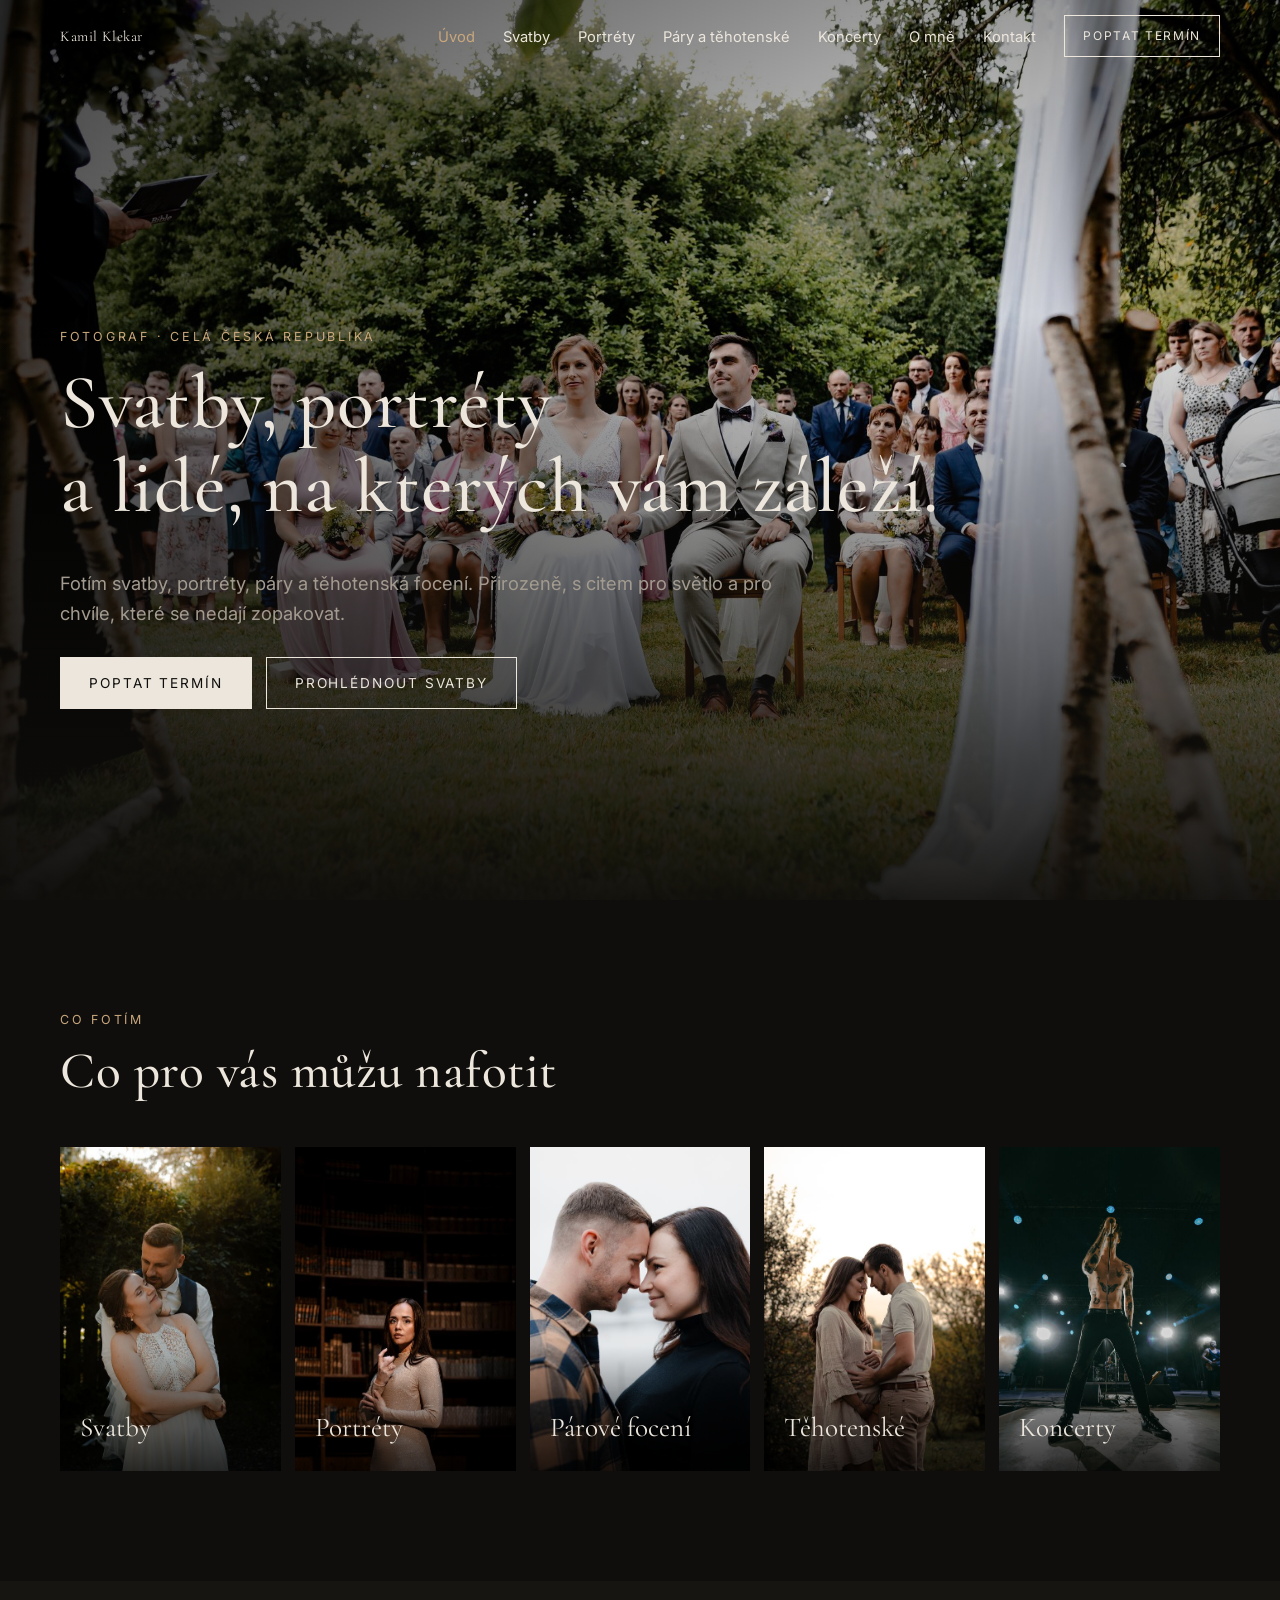
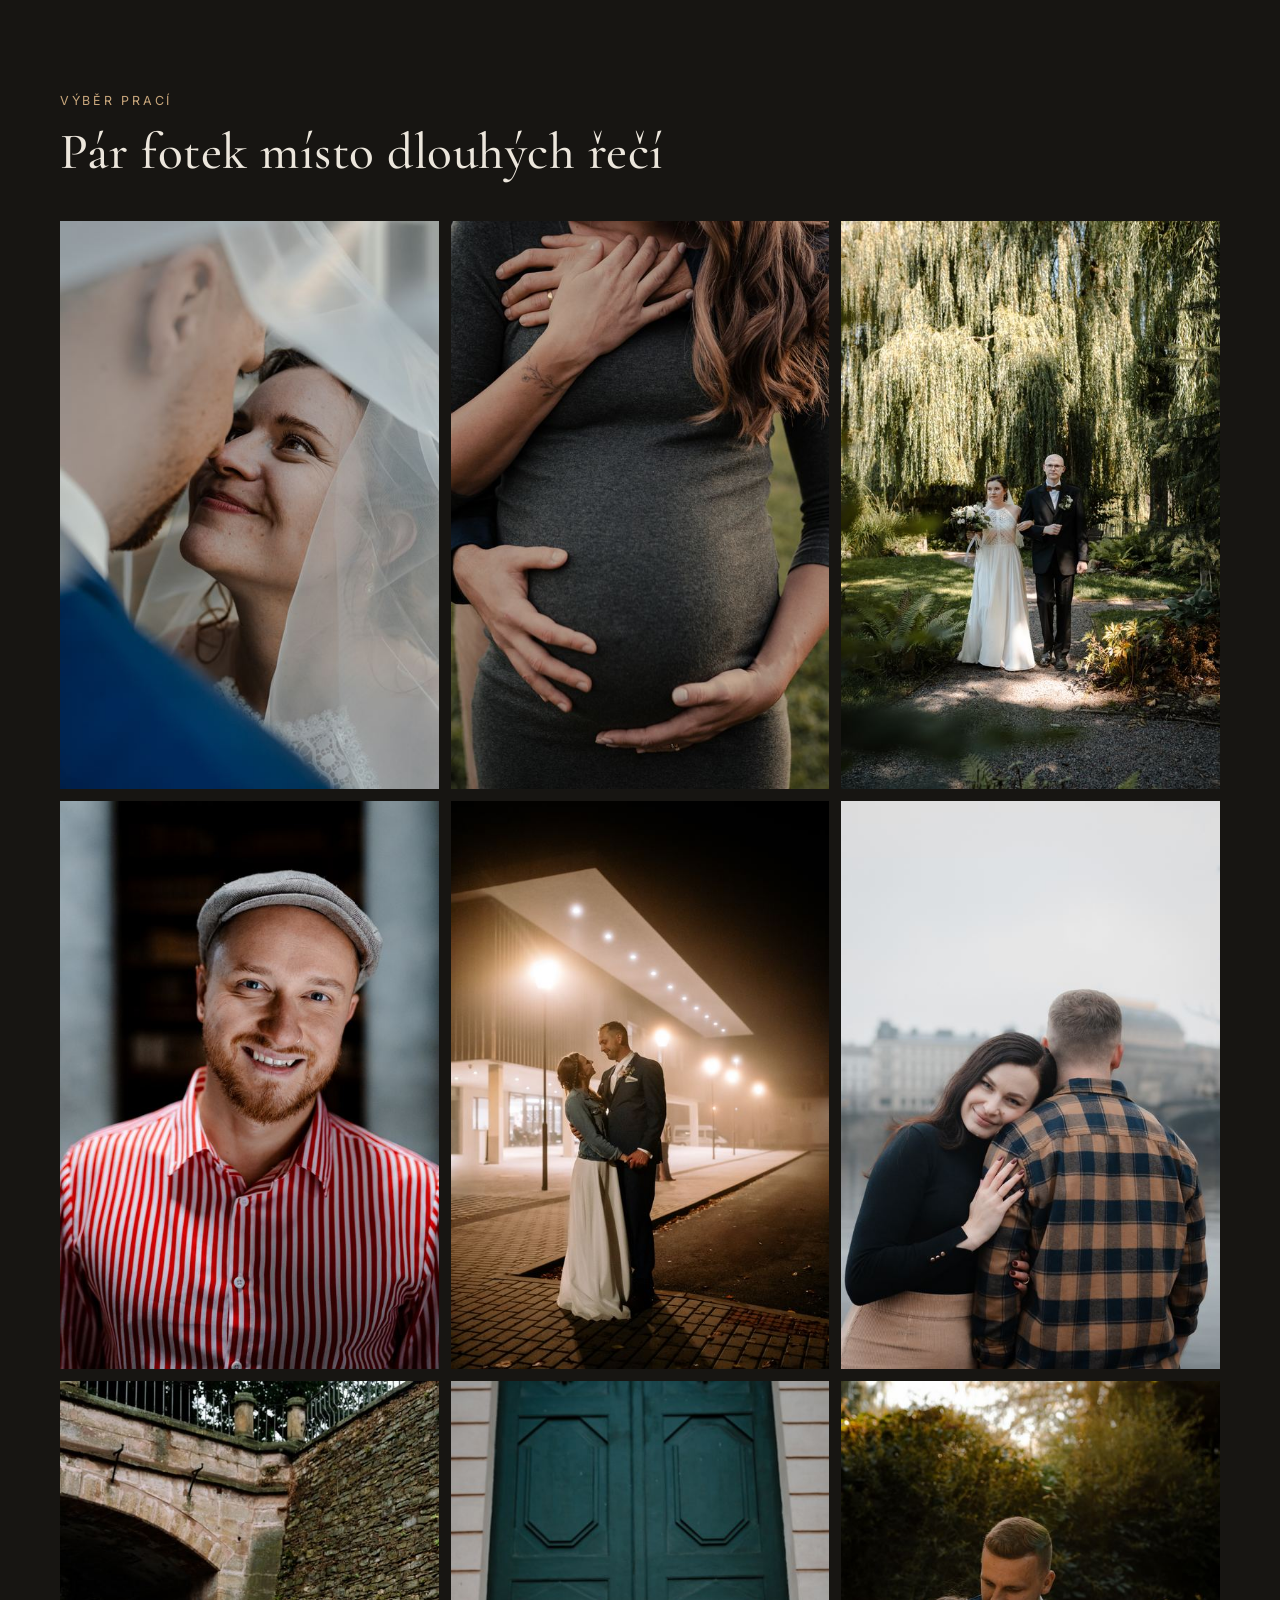
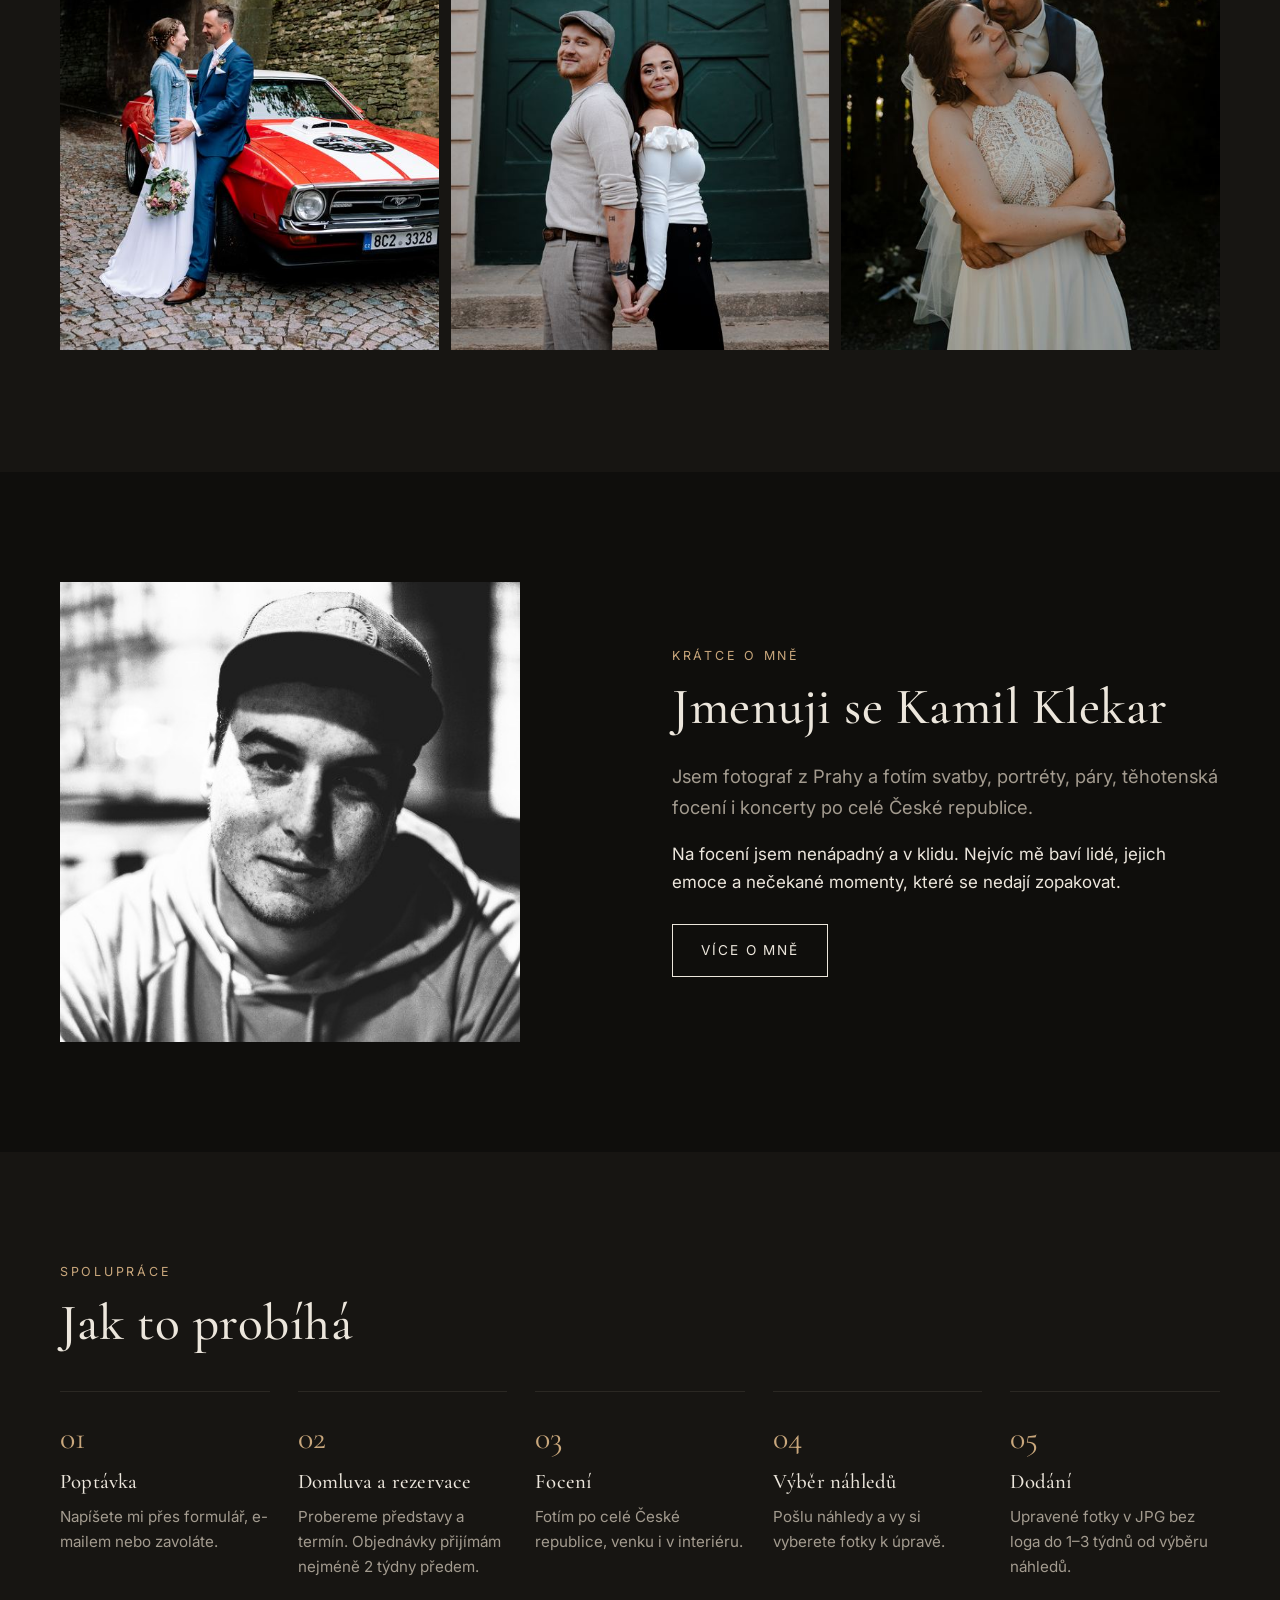
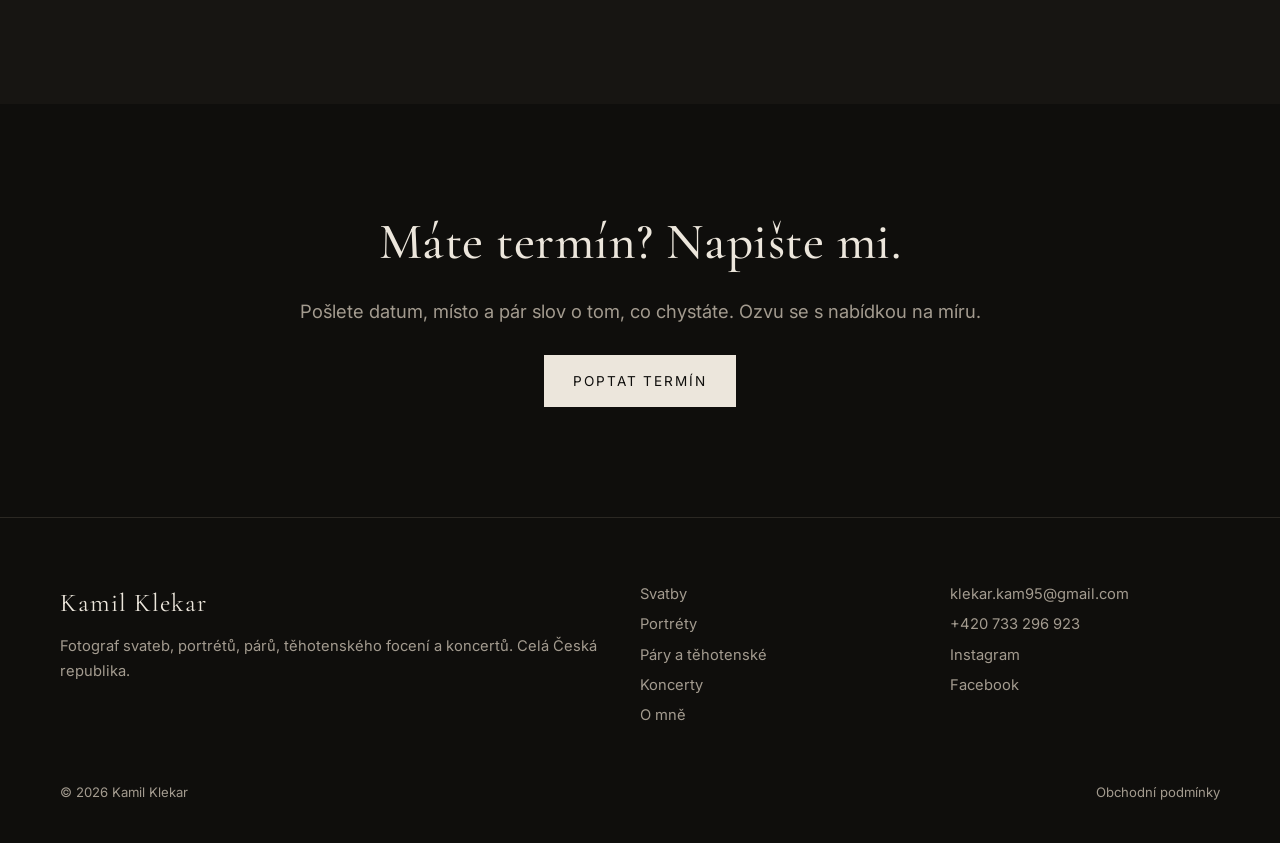
==== index.html @ dae31f2e "Osobní web Kamil Klekar Co-Authored-By: Claude Opus 5.5 <noreply@anthropic.com> Claude-Session: http" ====
<!doctype html>
<html lang="cs">
<head>
<meta charset="utf-8">
<meta name="viewport" content="width=device-width, initial-scale=1">
<title>Svatební a portrétní fotograf | Kamil Klekar</title>
<meta name="description" content="Kamil Klekar, fotograf svateb, portrétů, párů a těhotenského focení po celé České republice. Přirozené fotky bez strojeného pózování.">
<meta property="og:title" content="Svatební a portrétní fotograf | Kamil Klekar">
<meta property="og:description" content="Kamil Klekar, fotograf svateb, portrétů, párů a těhotenského focení po celé České republice. Přirozené fotky bez strojeného pózování.">
<meta property="og:type" content="website">
<meta property="og:image" content="img/svatby/svatby-16.jpg">
<link rel="preconnect" href="https://fonts.googleapis.com">
<link rel="preconnect" href="https://fonts.gstatic.com" crossorigin>
<link href="https://fonts.googleapis.com/css2?family=Cormorant+Garamond:ital,wght@0,500;1,500&family=Inter:wght@400;500&display=swap" rel="stylesheet">
<link rel="stylesheet" href="assets/style.css">
<link rel="preload" as="image" href="img/svatby/svatby-16.jpg">
</head>
<body>
<a class="skip" href="#obsah">Přeskočit na obsah</a>
<header class="site-header">
  <div class="wrap nav">
    <a class="logo" href="index.html">Kamil Klekar</a>
    <button class="menu-btn" aria-expanded="false" aria-controls="menu">Menu</button>
    <ul id="menu">
<li><a href="index.html" aria-current="page">Úvod</a></li>
<li><a href="svatby.html">Svatby</a></li>
<li><a href="portrety.html">Portréty</a></li>
<li><a href="pary-a-tehotenske.html">Páry a těhotenské</a></li>
<li><a href="koncerty.html">Koncerty</a></li>
<li><a href="o-mne.html">O mně</a></li>
<li><a href="kontakt.html">Kontakt</a></li>
      <li><a class="btn small" href="kontakt.html">Poptat termín</a></li>
    </ul>
  </div>
</header>
<main id="obsah">
<section class="hero">
  <img src="img/svatby/svatby-16.jpg" alt="" fetchpriority="high" style="object-position:center">
  <div class="wrap">
    <p class="eyebrow">Fotograf · celá Česká republika</p>
    <h1>Svatby, portréty<br>a lidé, na kterých vám záleží.</h1>
    <p class="lead">Fotím svatby, portréty, páry a těhotenská focení. Přirozeně, s citem pro světlo a pro chvíle, které se nedají zopakovat.</p>
    <div class="actions"><a class="btn solid" href="kontakt.html">Poptat termín</a><a class="btn" href="svatby.html">Prohlédnout svatby</a></div>
  </div>
</section>
<section>
  <div class="wrap">
    <p class="eyebrow">Co fotím</p>
    <h2>Co pro vás můžu nafotit</h2>
    <div class="tiles">
      <a class="tile" href="svatby.html"><img src="img/svatby/svatby-29-sm.jpg" alt="Novomanželé v objetí ve zlatém světle" loading="lazy"><span>Svatby</span></a>
      <a class="tile" href="portrety.html"><img src="img/portrety/portrety-22-sm.jpg" alt="Portrét ženy v knihovně" loading="lazy"><span>Portréty</span></a>
      <a class="tile" href="pary-a-tehotenske.html#pary"><img src="img/portrety/portrety-14-sm.jpg" alt="Párové focení" loading="lazy"><span>Párové focení</span></a>
      <a class="tile" href="pary-a-tehotenske.html#tehotenske"><img src="img/portrety/portrety-10-sm.jpg" alt="Těhotenské focení v přírodě" loading="lazy"><span>Těhotenské</span></a>
      <a class="tile" href="koncerty.html"><img src="img/koncerty/koncerty-14-sm.jpg" alt="Zpěvák na pódiu v záři reflektorů" loading="lazy"><span>Koncerty</span></a>
    </div>
  </div>
</section>
<section class="alt">
  <div class="wrap">
    <p class="eyebrow">Výběr prací</p>
    <h2>Pár fotek místo dlouhých řečí</h2>
    <div class="gallery">
<a href="img/svatby/svatby-32.jpg"><img src="img/svatby/svatby-32-sm.jpg" width="533" height="800" loading="lazy" decoding="async" alt="Novomanželé pod závojem"></a>
<a href="img/portrety/portrety-19.jpg"><img src="img/portrety/portrety-19-sm.jpg" width="533" height="800" loading="lazy" decoding="async" alt="Portrét muže v pruhované košili"></a>
<a href="img/svatby/svatby-45.jpg"><img src="img/svatby/svatby-45-sm.jpg" width="533" height="800" loading="lazy" decoding="async" alt="Novomanželé u veterána"></a>
<a href="img/portrety/portrety-07.jpg"><img src="img/portrety/portrety-07-sm.jpg" width="533" height="800" loading="lazy" decoding="async" alt="Těhotenské focení, detail"></a>
<a href="img/svatby/svatby-56.jpg"><img src="img/svatby/svatby-56-sm.jpg" width="533" height="800" loading="lazy" decoding="async" alt="Novomanželé v noci pod lampou"></a>
<a href="img/portrety/portrety-27.jpg"><img src="img/portrety/portrety-27-sm.jpg" width="533" height="800" loading="lazy" decoding="async" alt="Párové focení u zelených dveří"></a>
<a href="img/svatby/svatby-09.jpg"><img src="img/svatby/svatby-09-sm.jpg" width="533" height="800" loading="lazy" decoding="async" alt="Nevěsta přichází k obřadu"></a>
<a href="img/portrety/portrety-16.jpg"><img src="img/portrety/portrety-16-sm.jpg" width="533" height="800" loading="lazy" decoding="async" alt="Párové focení u řeky"></a>
<a href="img/svatby/svatby-29.jpg"><img src="img/svatby/svatby-29-sm.jpg" width="533" height="800" loading="lazy" decoding="async" alt="Objetí novomanželů ve zlatém světle"></a>
</div>
  </div>
</section>
<section>
  <div class="wrap split">
    <img class="portrait" src="img/kamil.jpg" width="500" height="500" alt="Kamil Klekar, fotograf" loading="lazy">
    <div>
      <p class="eyebrow">Krátce o mně</p>
      <h2>Jmenuji se Kamil Klekar</h2>
      <p class="lead">Jsem fotograf z Prahy a fotím svatby, portréty, páry, těhotenská focení i koncerty po celé České republice.</p>
      <p>Na focení jsem nenápadný a v klidu. Nejvíc mě baví lidé, jejich emoce a nečekané momenty, které se nedají zopakovat.</p>
      <div class="actions"><a class="btn" href="o-mne.html">Více o mně</a></div>
    </div>
  </div>
</section>
<section class="alt">
  <div class="wrap">
    <p class="eyebrow">Spolupráce</p>
    <h2>Jak to probíhá</h2>
    <ol class="steps">
  <li><h3>Poptávka</h3><p>Napíšete mi přes formulář, e-mailem nebo zavoláte.</p></li>
  <li><h3>Domluva a rezervace</h3><p>Probereme představy a termín. Objednávky přijímám nejméně 2 týdny předem.</p></li>
  <li><h3>Focení</h3><p>Fotím po celé České republice, venku i v interiéru.</p></li>
  <li><h3>Výběr náhledů</h3><p>Pošlu náhledy a vy si vyberete fotky k úpravě.</p></li>
  <li><h3>Dodání</h3><p>Upravené fotky v JPG bez loga do 1–3 týdnů od výběru náhledů.</p></li>
</ol>
  </div>
</section>
<section class="reviews">
  <div class="wrap">
    <p class="eyebrow">Reference</p>
    <h2>Co říkají klienti</h2>
    <!-- Sem přijdou skutečné recenze jako <blockquote>. Dokud tu žádná není, sekce se nezobrazí. -->
  </div>
</section>
<section class="center">
  <div class="wrap">
    <h2>Máte termín? Napište mi.</h2>
    <p class="lead">Pošlete datum, místo a pár slov o tom, co chystáte. Ozvu se s nabídkou na míru.</p>
    <div class="actions" style="justify-content:center"><a class="btn solid" href="kontakt.html">Poptat termín</a></div>
  </div>
</section>
</main>
<footer>
  <div class="wrap">
    <div class="foot">
      <div>
        <a class="logo" href="index.html">Kamil Klekar</a>
        <p>Fotograf svateb, portrétů, párů, těhotenského focení a koncertů. Celá Česká republika.</p>
      </div>
      <ul>
        <li><a href="svatby.html">Svatby</a></li>
        <li><a href="portrety.html">Portréty</a></li>
        <li><a href="pary-a-tehotenske.html">Páry a těhotenské</a></li>
        <li><a href="koncerty.html">Koncerty</a></li>
        <li><a href="o-mne.html">O mně</a></li>
      </ul>
      <ul>
        <li><a href="mailto:klekar.kam95@gmail.com">klekar.kam95@gmail.com</a></li>
        <li><a href="tel:+420733296923">+420 733 296 923</a></li>
        <li><a href="https://www.instagram.com/klekark/" rel="noopener">Instagram</a></li>
        <li><a href="https://www.facebook.com/kklekar" rel="noopener">Facebook</a></li>
      </ul>
    </div>
    <div class="legal">
      <span>© 2026 Kamil Klekar</span>
      <a href="obchodni-podminky.html">Obchodní podmínky</a>
    </div>
  </div>
</footer>
<script src="assets/site.js" defer></script>
</body>
</html>
---- assets/style.css ----
:root {
  --bg: #0f0e0c;
  --bg-2: #171512;
  --line: #2b2823;
  --text: #ece6dc;
  --muted: #a39b8f;
  --accent: #c9a77c;
  --serif: "Cormorant Garamond", "Times New Roman", serif;
  --sans: "Inter", system-ui, -apple-system, "Segoe UI", sans-serif;
  --wrap: 1200px;
}
* { box-sizing: border-box; }
html { scroll-behavior: smooth; }
body { margin: 0; background: var(--bg); color: var(--text); font: 17px/1.65 var(--sans); -webkit-font-smoothing: antialiased; }
img { display: block; max-width: 100%; height: auto; }
a { color: inherit; }
h1, h2, h3 { font-family: var(--serif); font-weight: 500; line-height: 1.1; margin: 0 0 .5em; letter-spacing: .01em; }
h1 { font-size: clamp(2.6rem, 6vw, 5rem); }
h2 { font-size: clamp(2rem, 4vw, 3.2rem); }
h3 { font-size: 1.6rem; }
p { margin: 0 0 1em; }
.wrap { max-width: var(--wrap); margin: 0 auto; padding: 0 20px; }
.eyebrow { font-size: .78rem; letter-spacing: .22em; text-transform: uppercase; color: var(--accent); margin-bottom: 1em; }
.lead { font-size: 1.15rem; color: var(--muted); max-width: 40em; }
.skip { position: absolute; left: -9999px; }
.skip:focus { left: 16px; top: 16px; z-index: 100; background: var(--text); color: var(--bg); padding: 8px 12px; }

/* header */
.site-header { position: fixed; inset: 0 0 auto 0; z-index: 50; transition: background .3s; }
.site-header.solid, .site-header.open { background: rgba(15,14,12,.94); backdrop-filter: blur(8px); }
.nav { display: flex; align-items: center; justify-content: space-between; height: 72px; }
.logo { font-family: var(--serif); font-size: 1.6rem; text-decoration: none; letter-spacing: .04em; }
.nav ul { list-style: none; display: flex; gap: 28px; margin: 0; padding: 0; align-items: center; }
.nav a { text-decoration: none; font-size: .92rem; }
.nav a[aria-current="page"] { color: var(--accent); }
.menu-btn { display: none; background: none; border: 0; color: var(--text); font-size: .9rem; letter-spacing: .15em; text-transform: uppercase; cursor: pointer; }
@media (max-width: 860px) {
  .menu-btn { display: block; }
  .nav ul { display: none; position: absolute; top: 72px; left: 0; right: 0; flex-direction: column; gap: 0; background: rgba(15,14,12,.97); padding: 12px 0 24px; }
  .site-header.open .nav ul { display: flex; }
  .nav li { width: 100%; text-align: center; }
  .nav ul a { display: block; padding: 12px; font-size: 1.1rem; }
}

/* buttons */
.btn { display: inline-block; padding: 14px 28px; border: 1px solid var(--text); text-decoration: none; font-size: .85rem; letter-spacing: .14em; text-transform: uppercase; transition: background .2s, color .2s; cursor: pointer; background: none; color: var(--text); font-family: var(--sans); }
.btn:hover { background: var(--text); color: var(--bg); }
.btn.solid { background: var(--text); color: var(--bg); }
.btn.solid:hover { background: var(--accent); border-color: var(--accent); }
.btn.small { padding: 10px 18px; font-size: .75rem; }
.actions { display: flex; flex-wrap: wrap; gap: 14px; margin-top: 28px; }

/* hero */
.hero { position: relative; min-height: 100svh; display: flex; align-items: flex-end; }
.hero.short { min-height: 72svh; }
.hero img { position: absolute; inset: 0; width: 100%; height: 100%; object-fit: cover; }
.hero::after { content: ""; position: absolute; inset: 0; background: linear-gradient(180deg, rgba(0,0,0,.4) 0%, rgba(0,0,0,.1) 35%, rgba(15,14,12,.95) 100%), linear-gradient(90deg, rgba(0,0,0,.6), transparent 70%); }
.hero .wrap { position: relative; z-index: 1; padding-bottom: 9vh; width: 100%; }

/* sections */
section { padding: 110px 0; }
section.tight { padding: 70px 0; }
.alt { background: var(--bg-2); }
.center { text-align: center; }
.center .lead { margin-left: auto; margin-right: auto; }
.split { display: grid; grid-template-columns: 1fr 1fr; gap: 64px; align-items: center; }
@media (max-width: 860px) { .split { grid-template-columns: 1fr; gap: 36px; } section { padding: 72px 0; } }

/* tiles */
.tiles { display: grid; grid-template-columns: repeat(5, 1fr); gap: 14px; margin-top: 48px; }
.tile { position: relative; display: block; aspect-ratio: 3/4.4; overflow: hidden; text-decoration: none; }
.tile img { width: 100%; height: 100%; object-fit: cover; transition: transform .8s; }
.tile:hover img { transform: scale(1.04); }
.tile span { position: absolute; left: 0; right: 0; bottom: 0; padding: 60px 20px 20px; background: linear-gradient(transparent, rgba(0,0,0,.75)); font-family: var(--serif); font-size: 1.7rem; }
@media (max-width: 960px) { .tiles { grid-template-columns: repeat(2, 1fr); } .tile:last-child { grid-column: 1 / -1; aspect-ratio: 16/9; } }

/* gallery */
.gallery { columns: 3 320px; column-gap: 12px; margin-top: 40px; }
.gallery a { display: block; margin-bottom: 12px; break-inside: avoid; cursor: zoom-in; }
.gallery img { width: 100%; }
.lightbox { position: fixed; inset: 0; background: rgba(8,7,6,.97); z-index: 200; display: none; align-items: center; justify-content: center; }
.lightbox.on { display: flex; }
.lightbox img { max-width: 94vw; max-height: 90vh; width: auto; height: auto; }
.lightbox button { position: absolute; background: none; border: 0; color: var(--text); font-size: 2.2rem; cursor: pointer; padding: 16px; }
.lb-close { top: 8px; right: 12px; } .lb-prev { left: 8px; top: 50%; transform: translateY(-50%); } .lb-next { right: 8px; top: 50%; transform: translateY(-50%); }

/* lists, steps, faq */
.cards { display: grid; grid-template-columns: repeat(3, 1fr); gap: 1px; background: var(--line); border: 1px solid var(--line); margin-top: 40px; }
.cards > div { background: var(--bg); padding: 36px 30px; }
.alt .cards > div { background: var(--bg-2); }
.cards p { color: var(--muted); margin: 0; }
@media (max-width: 860px) { .cards { grid-template-columns: 1fr; } }
.steps { list-style: none; counter-reset: s; padding: 0; margin: 40px 0 0; display: grid; grid-template-columns: repeat(5, 1fr); gap: 28px; }
.steps li { counter-increment: s; border-top: 1px solid var(--line); padding-top: 20px; }
.steps li::before { content: "0" counter(s); font-family: var(--serif); font-size: 2rem; color: var(--accent); display: block; margin-bottom: 6px; }
.steps h3 { font-size: 1.3rem; }
.steps p { color: var(--muted); font-size: .95rem; }
@media (max-width: 960px) { .steps { grid-template-columns: 1fr 1fr; } }
@media (max-width: 560px) { .steps { grid-template-columns: 1fr; } }
.checks { list-style: none; padding: 0; margin: 0; }
.checks li { padding: 12px 0 12px 30px; border-bottom: 1px solid var(--line); position: relative; }
.checks li::before { content: "—"; position: absolute; left: 0; color: var(--accent); }
details { border-bottom: 1px solid var(--line); padding: 20px 0; }
details summary { cursor: pointer; font-family: var(--serif); font-size: 1.35rem; list-style: none; }
details summary::after { content: "+"; float: right; color: var(--accent); }
details[open] summary::after { content: "–"; }
details p { color: var(--muted); margin: 12px 0 0; }
.faq { max-width: 820px; margin: 40px auto 0; }
.todo { border: 1px dashed var(--accent); color: var(--accent); padding: 4px 10px; font-size: .85rem; display: inline-block; }
.photo-ph { aspect-ratio: 4/5; background: var(--bg-2); border: 1px dashed var(--line); display: flex; align-items: center; justify-content: center; color: var(--muted); text-align: center; padding: 20px; }

/* forms */
form.inquiry { display: grid; grid-template-columns: 1fr 1fr; gap: 18px 20px; margin-top: 32px; }
.field { display: flex; flex-direction: column; gap: 6px; }
.field.full { grid-column: 1 / -1; }
label, legend { font-size: .82rem; letter-spacing: .08em; text-transform: uppercase; color: var(--muted); }
input, select, textarea { background: transparent; border: 0; border-bottom: 1px solid var(--line); color: var(--text); font: inherit; padding: 10px 0; border-radius: 0; }
input:focus, select:focus, textarea:focus { outline: none; border-bottom-color: var(--accent); }
select option { background: var(--bg); }
textarea { min-height: 120px; resize: vertical; }
fieldset { border: 0; padding: 0; margin: 0; }
.radios { display: flex; flex-wrap: wrap; gap: 10px; margin-top: 8px; }
.radios label { text-transform: none; letter-spacing: 0; font-size: .95rem; color: var(--text); border: 1px solid var(--line); padding: 8px 16px; cursor: pointer; }
.radios input { position: absolute; opacity: 0; }
.radios label:has(input:checked) { border-color: var(--accent); color: var(--accent); }
.form-note { grid-column: 1 / -1; color: var(--muted); font-size: .9rem; }
.form-status { grid-column: 1 / -1; color: var(--accent); }
@media (max-width: 700px) { form.inquiry { grid-template-columns: 1fr; } }

/* reviews (hidden until there are some) */
.reviews:not(:has(blockquote)) { display: none; }

/* footer */
footer { border-top: 1px solid var(--line); padding: 64px 0 40px; color: var(--muted); font-size: .92rem; }
.foot { display: grid; grid-template-columns: 2fr 1fr 1fr; gap: 40px; }
footer .logo { color: var(--text); display: inline-block; margin-bottom: 10px; }
footer ul { list-style: none; padding: 0; margin: 0; }
footer li { margin-bottom: 6px; }
footer a { text-decoration: none; }
footer a:hover { color: var(--text); }
.legal { margin-top: 48px; display: flex; justify-content: space-between; flex-wrap: wrap; gap: 12px; font-size: .82rem; }
@media (max-width: 760px) { .foot { grid-template-columns: 1fr; } }
@media (max-width: 700px) { .hero::after { background: linear-gradient(180deg, rgba(0,0,0,.45) 0%, rgba(0,0,0,.35) 40%, rgba(15,14,12,.96) 100%); } }
.portrait { width: 100%; max-width: 460px; aspect-ratio: 1; object-fit: cover; }
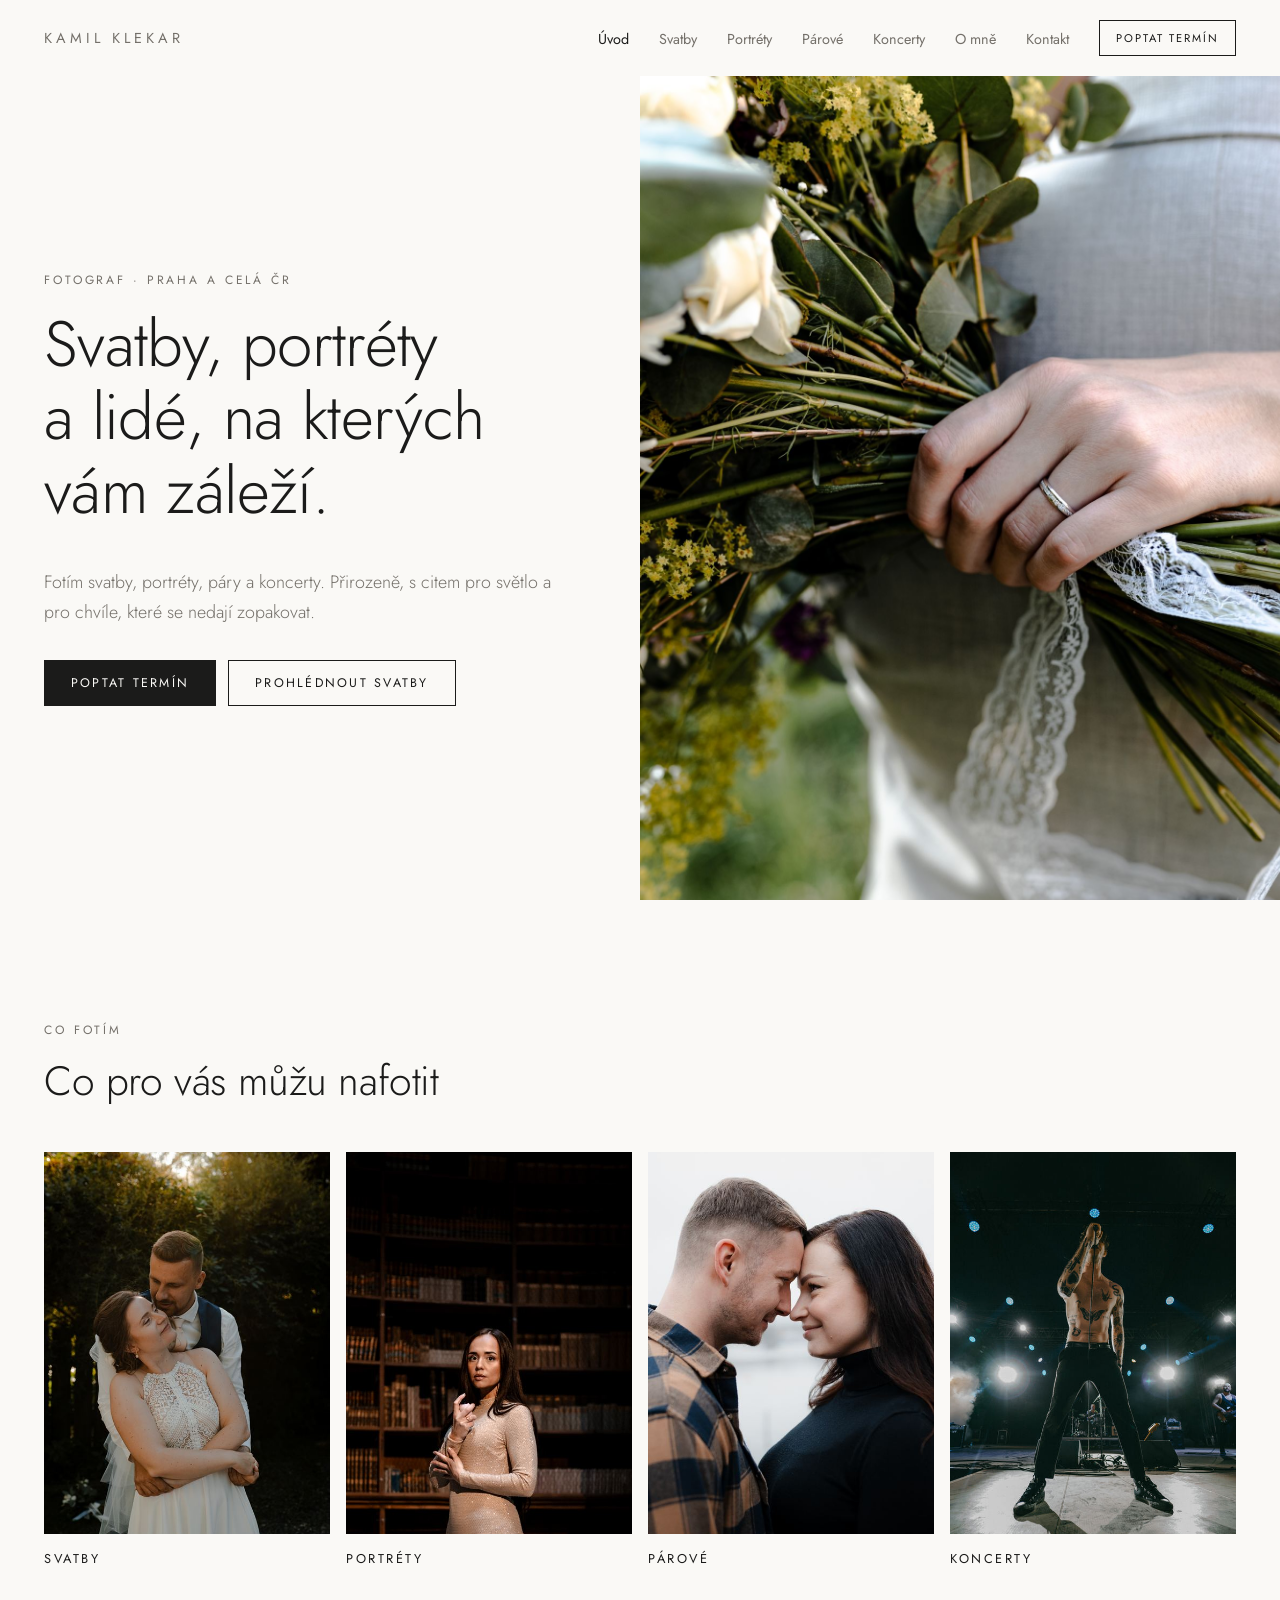
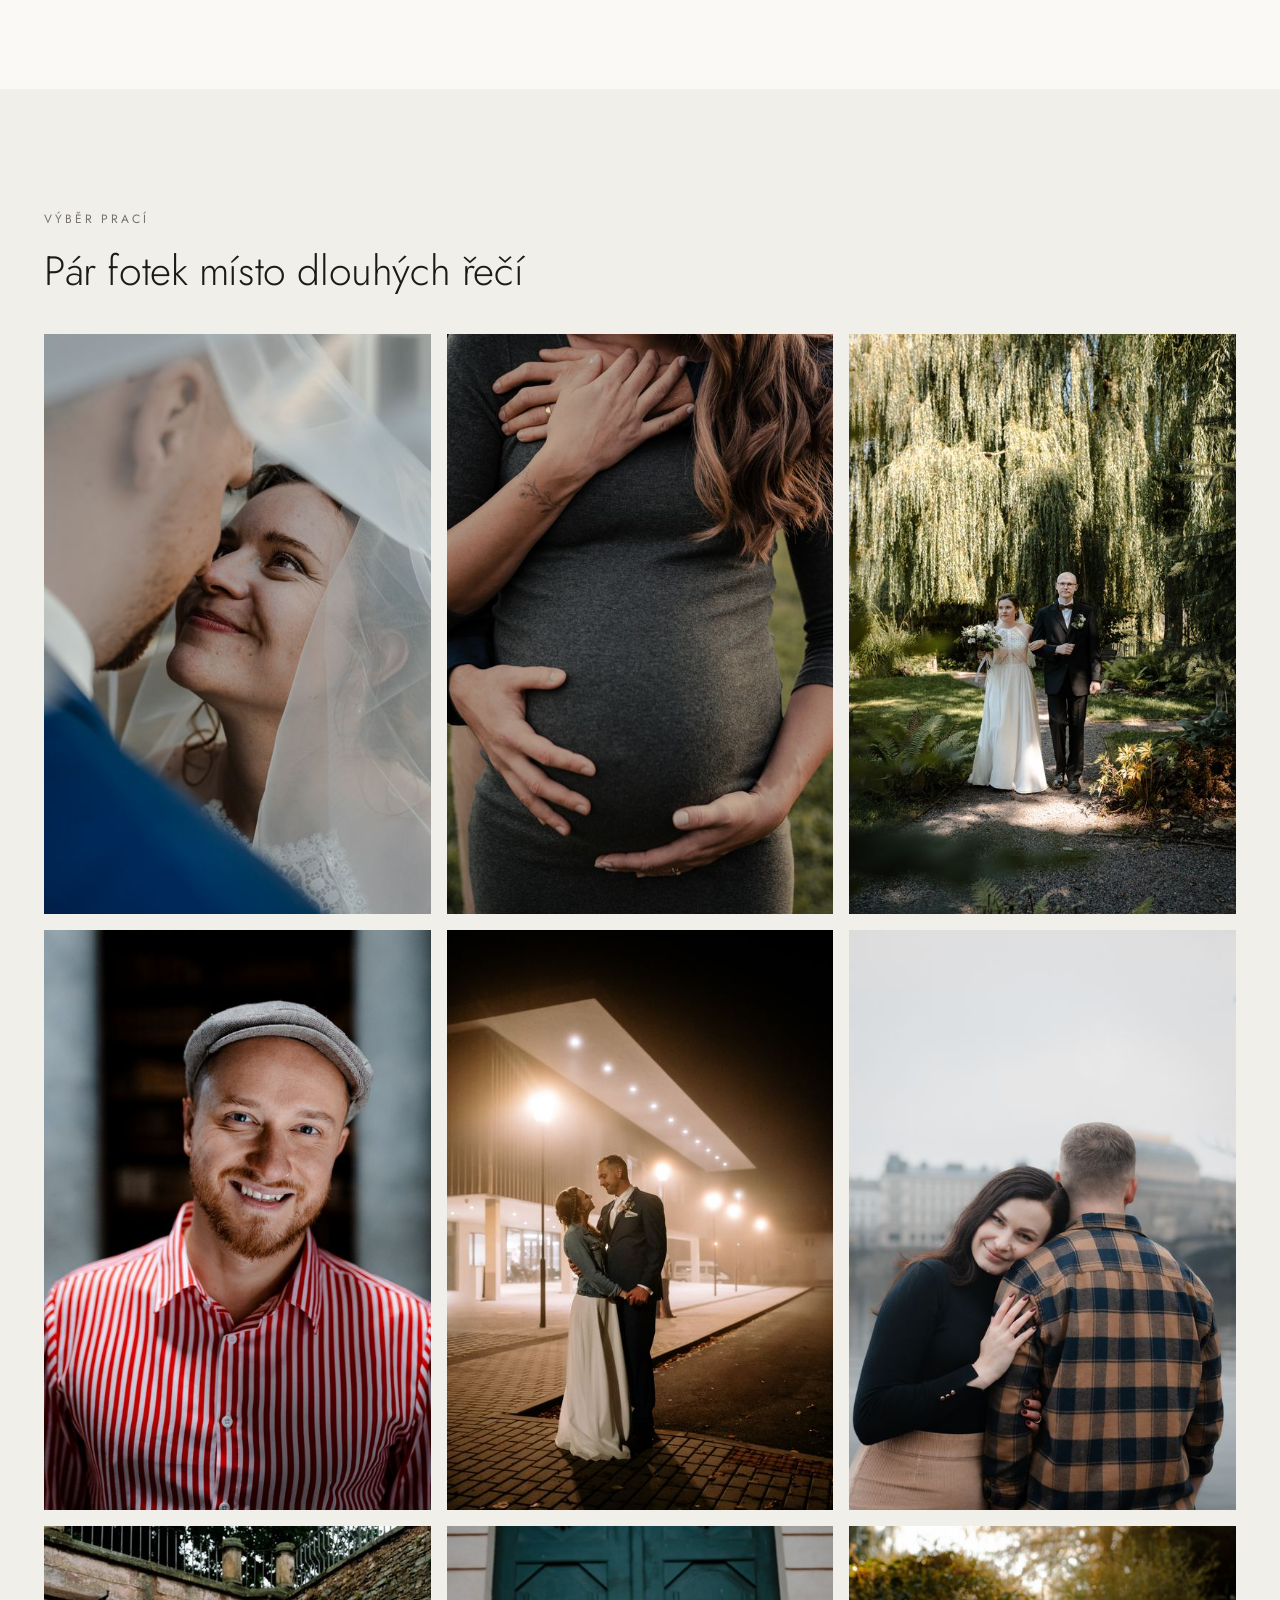
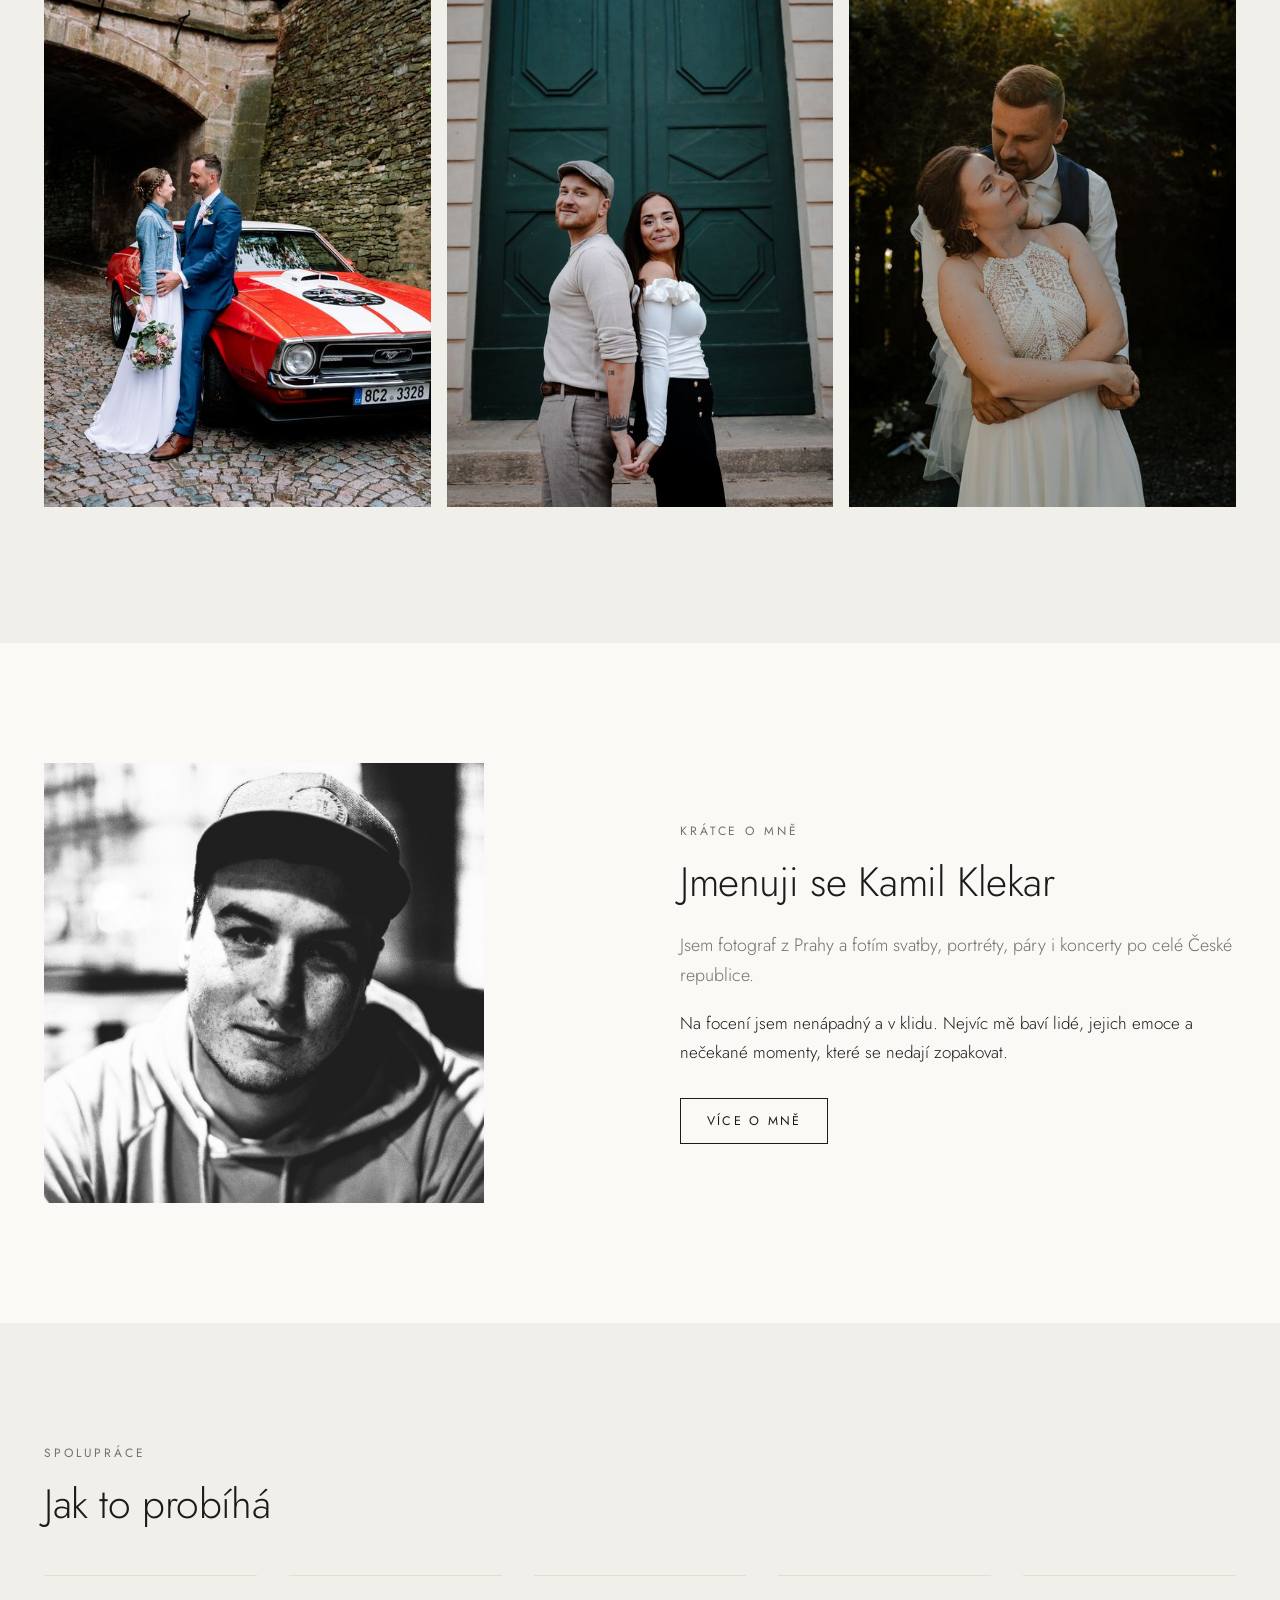
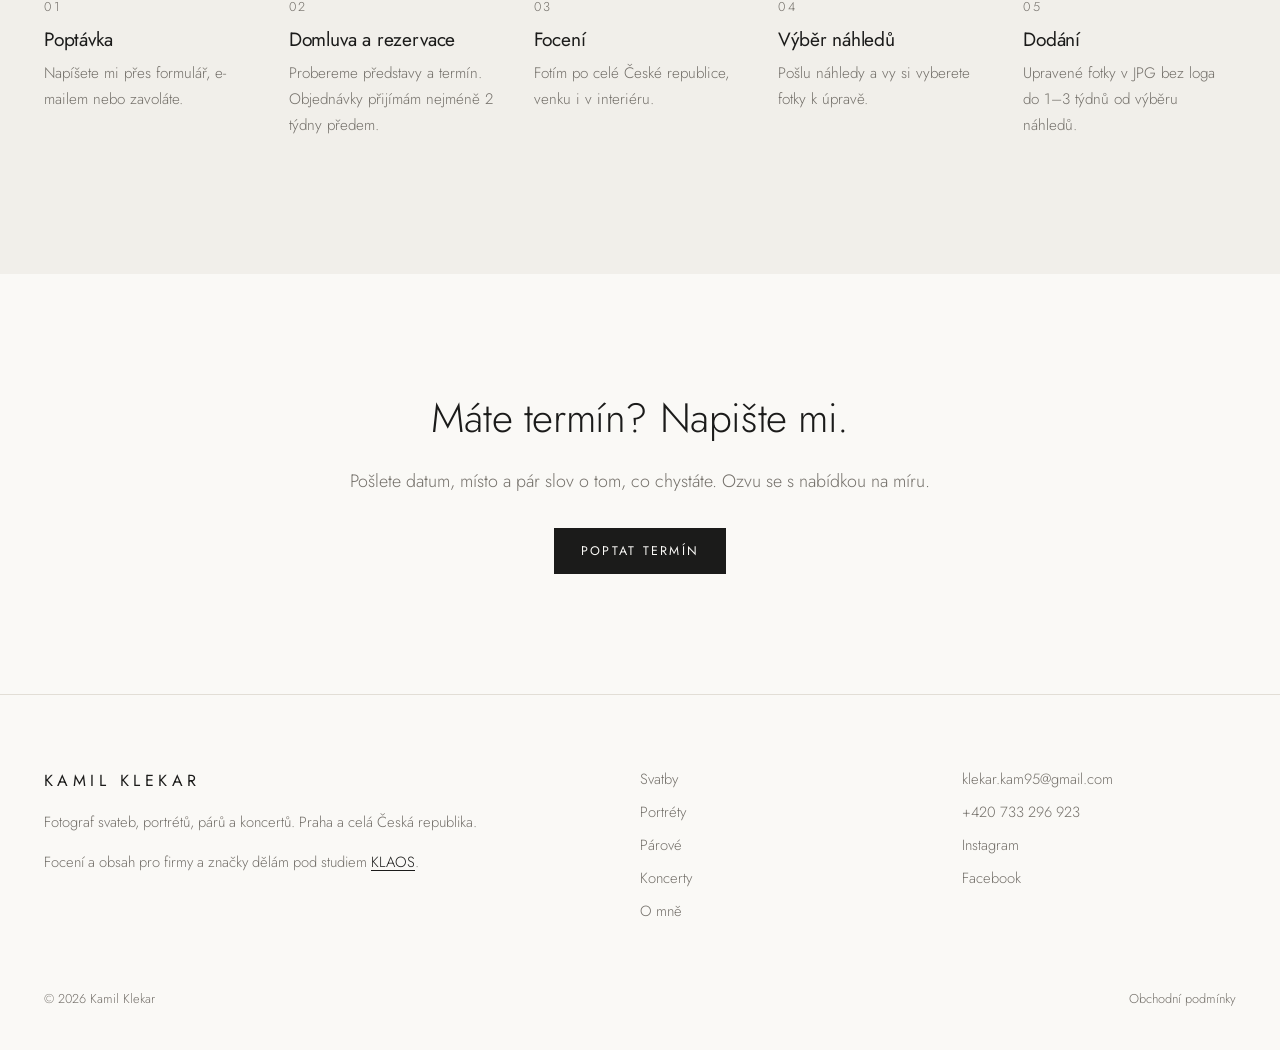
==== commit 9fb2119b: "Světlý minimalistický vzhled, stránka Párové, odkaz na KLAOS Co-Authored-By: Claude Opus 5.5 <norepl" ====
--- a/index.html
+++ b/index.html
@@ -4,16 +4,16 @@
 <meta charset="utf-8">
 <meta name="viewport" content="width=device-width, initial-scale=1">
 <title>Svatební a portrétní fotograf | Kamil Klekar</title>
-<meta name="description" content="Kamil Klekar, fotograf svateb, portrétů, párů a těhotenského focení po celé České republice. Přirozené fotky bez strojeného pózování.">
+<meta name="description" content="Kamil Klekar, fotograf svateb, portrétů, párů a koncertů z Prahy. Fotí po celé České republice. Přirozené fotky bez strojeného pózování.">
 <meta property="og:title" content="Svatební a portrétní fotograf | Kamil Klekar">
-<meta property="og:description" content="Kamil Klekar, fotograf svateb, portrétů, párů a těhotenského focení po celé České republice. Přirozené fotky bez strojeného pózování.">
+<meta property="og:description" content="Kamil Klekar, fotograf svateb, portrétů, párů a koncertů z Prahy. Fotí po celé České republice. Přirozené fotky bez strojeného pózování.">
 <meta property="og:type" content="website">
-<meta property="og:image" content="img/svatby/svatby-16.jpg">
+<meta property="og:image" content="img/svatby/svatby-27.jpg">
 <link rel="preconnect" href="https://fonts.googleapis.com">
 <link rel="preconnect" href="https://fonts.gstatic.com" crossorigin>
-<link href="https://fonts.googleapis.com/css2?family=Cormorant+Garamond:ital,wght@0,500;1,500&family=Inter:wght@400;500&display=swap" rel="stylesheet">
+<link href="https://fonts.googleapis.com/css2?family=Jost:wght@300;400;500&display=swap" rel="stylesheet">
 <link rel="stylesheet" href="assets/style.css">
-<link rel="preload" as="image" href="img/svatby/svatby-16.jpg">
+<link rel="preload" as="image" href="img/svatby/svatby-27.jpg">
 </head>
 <body>
 <a class="skip" href="#obsah">Přeskočit na obsah</a>
@@ -25,7 +25,7 @@
 <li><a href="index.html" aria-current="page">Úvod</a></li>
 <li><a href="svatby.html">Svatby</a></li>
 <li><a href="portrety.html">Portréty</a></li>
-<li><a href="pary-a-tehotenske.html">Páry a těhotenské</a></li>
+<li><a href="pary.html">Párové</a></li>
 <li><a href="koncerty.html">Koncerty</a></li>
 <li><a href="o-mne.html">O mně</a></li>
 <li><a href="kontakt.html">Kontakt</a></li>
@@ -34,14 +34,14 @@
   </div>
 </header>
 <main id="obsah">
-<section class="hero">
-  <img src="img/svatby/svatby-16.jpg" alt="" fetchpriority="high" style="object-position:center">
-  <div class="wrap">
-    <p class="eyebrow">Fotograf · celá Česká republika</p>
-    <h1>Svatby, portréty<br>a lidé, na kterých vám záleží.</h1>
-    <p class="lead">Fotím svatby, portréty, páry a těhotenská focení. Přirozeně, s citem pro světlo a pro chvíle, které se nedají zopakovat.</p>
+<section class="hero-split">
+  <div class="hero-text">
+    <p class="eyebrow">Fotograf · Praha a celá ČR</p>
+    <h1>Svatby, portréty<br>a lidé, na kterých<br>vám záleží.</h1>
+    <p class="lead">Fotím svatby, portréty, páry a koncerty. Přirozeně, s citem pro světlo a pro chvíle, které se nedají zopakovat.</p>
     <div class="actions"><a class="btn solid" href="kontakt.html">Poptat termín</a><a class="btn" href="svatby.html">Prohlédnout svatby</a></div>
   </div>
+  <div class="hero-img"><img src="img/svatby/svatby-27.jpg" alt="" fetchpriority="high" style="object-position:center"></div>
 </section>
 <section>
   <div class="wrap">
@@ -50,8 +50,7 @@
     <div class="tiles">
       <a class="tile" href="svatby.html"><img src="img/svatby/svatby-29-sm.jpg" alt="Novomanželé v objetí ve zlatém světle" loading="lazy"><span>Svatby</span></a>
       <a class="tile" href="portrety.html"><img src="img/portrety/portrety-22-sm.jpg" alt="Portrét ženy v knihovně" loading="lazy"><span>Portréty</span></a>
-      <a class="tile" href="pary-a-tehotenske.html#pary"><img src="img/portrety/portrety-14-sm.jpg" alt="Párové focení" loading="lazy"><span>Párové focení</span></a>
-      <a class="tile" href="pary-a-tehotenske.html#tehotenske"><img src="img/portrety/portrety-10-sm.jpg" alt="Těhotenské focení v přírodě" loading="lazy"><span>Těhotenské</span></a>
+      <a class="tile" href="pary.html"><img src="img/portrety/portrety-14-sm.jpg" alt="Párové focení" loading="lazy"><span>Párové</span></a>
       <a class="tile" href="koncerty.html"><img src="img/koncerty/koncerty-14-sm.jpg" alt="Zpěvák na pódiu v záři reflektorů" loading="lazy"><span>Koncerty</span></a>
     </div>
   </div>
@@ -79,7 +78,7 @@
     <div>
       <p class="eyebrow">Krátce o mně</p>
       <h2>Jmenuji se Kamil Klekar</h2>
-      <p class="lead">Jsem fotograf z Prahy a fotím svatby, portréty, páry, těhotenská focení i koncerty po celé České republice.</p>
+      <p class="lead">Jsem fotograf z Prahy a fotím svatby, portréty, páry i koncerty po celé České republice.</p>
       <p>Na focení jsem nenápadný a v klidu. Nejvíc mě baví lidé, jejich emoce a nečekané momenty, které se nedají zopakovat.</p>
       <div class="actions"><a class="btn" href="o-mne.html">Více o mně</a></div>
     </div>
@@ -118,12 +117,13 @@
     <div class="foot">
       <div>
         <a class="logo" href="index.html">Kamil Klekar</a>
-        <p>Fotograf svateb, portrétů, párů, těhotenského focení a koncertů. Celá Česká republika.</p>
+        <p>Fotograf svateb, portrétů, párů a koncertů. Praha a celá Česká republika.</p>
+        <p class="klaos">Focení a obsah pro firmy a značky dělám pod studiem <a href="https://klaos.cz" rel="noopener">KLAOS</a>.</p>
       </div>
       <ul>
         <li><a href="svatby.html">Svatby</a></li>
         <li><a href="portrety.html">Portréty</a></li>
-        <li><a href="pary-a-tehotenske.html">Páry a těhotenské</a></li>
+        <li><a href="pary.html">Párové</a></li>
         <li><a href="koncerty.html">Koncerty</a></li>
         <li><a href="o-mne.html">O mně</a></li>
       </ul>
--- a/assets/style.css
+++ b/assets/style.css
@@ -1,144 +1,152 @@
 :root {
-  --bg: #0f0e0c;
-  --bg-2: #171512;
-  --line: #2b2823;
-  --text: #ece6dc;
-  --muted: #a39b8f;
-  --accent: #c9a77c;
-  --serif: "Cormorant Garamond", "Times New Roman", serif;
-  --sans: "Inter", system-ui, -apple-system, "Segoe UI", sans-serif;
-  --wrap: 1200px;
+  --bg: #faf9f6;
+  --bg-2: #f1efea;
+  --line: #e2ded6;
+  --text: #1b1b1a;
+  --muted: #74706a;
+  --font: "Jost", system-ui, -apple-system, "Segoe UI", sans-serif;
+  --wrap: 1240px;
+  --head: 76px;
 }
 * { box-sizing: border-box; }
 html { scroll-behavior: smooth; }
-body { margin: 0; background: var(--bg); color: var(--text); font: 17px/1.65 var(--sans); -webkit-font-smoothing: antialiased; }
+body { margin: 0; padding-top: var(--head); background: var(--bg); color: var(--text); font: 300 17px/1.7 var(--font); -webkit-font-smoothing: antialiased; }
 img { display: block; max-width: 100%; height: auto; }
-a { color: inherit; }
-h1, h2, h3 { font-family: var(--serif); font-weight: 500; line-height: 1.1; margin: 0 0 .5em; letter-spacing: .01em; }
-h1 { font-size: clamp(2.6rem, 6vw, 5rem); }
-h2 { font-size: clamp(2rem, 4vw, 3.2rem); }
-h3 { font-size: 1.6rem; }
+a { color: inherit; text-underline-offset: 3px; text-decoration-thickness: 1px; }
+h1, h2, h3 { font-weight: 300; line-height: 1.15; margin: 0 0 .6em; letter-spacing: -.01em; }
+h1 { font-size: clamp(2.4rem, 5vw, 4.2rem); }
+h2 { font-size: clamp(1.8rem, 3.2vw, 2.6rem); }
+h3 { font-size: 1.2rem; font-weight: 400; }
 p { margin: 0 0 1em; }
-.wrap { max-width: var(--wrap); margin: 0 auto; padding: 0 20px; }
-.eyebrow { font-size: .78rem; letter-spacing: .22em; text-transform: uppercase; color: var(--accent); margin-bottom: 1em; }
-.lead { font-size: 1.15rem; color: var(--muted); max-width: 40em; }
+.wrap { max-width: var(--wrap); margin: 0 auto; padding: 0 24px; }
+.eyebrow { font-size: .75rem; font-weight: 400; letter-spacing: .24em; text-transform: uppercase; color: var(--muted); margin-bottom: 1.4em; }
+.lead { font-size: 1.12rem; color: var(--muted); max-width: 36em; }
 .skip { position: absolute; left: -9999px; }
 .skip:focus { left: 16px; top: 16px; z-index: 100; background: var(--text); color: var(--bg); padding: 8px 12px; }
 
-/* header */
-.site-header { position: fixed; inset: 0 0 auto 0; z-index: 50; transition: background .3s; }
-.site-header.solid, .site-header.open { background: rgba(15,14,12,.94); backdrop-filter: blur(8px); }
-.nav { display: flex; align-items: center; justify-content: space-between; height: 72px; }
-.logo { font-family: var(--serif); font-size: 1.6rem; text-decoration: none; letter-spacing: .04em; }
-.nav ul { list-style: none; display: flex; gap: 28px; margin: 0; padding: 0; align-items: center; }
-.nav a { text-decoration: none; font-size: .92rem; }
-.nav a[aria-current="page"] { color: var(--accent); }
-.menu-btn { display: none; background: none; border: 0; color: var(--text); font-size: .9rem; letter-spacing: .15em; text-transform: uppercase; cursor: pointer; }
-@media (max-width: 860px) {
+/* hlavička */
+.site-header { position: fixed; inset: 0 0 auto 0; z-index: 50; background: rgba(250,249,246,.94); backdrop-filter: blur(8px); transition: box-shadow .3s; }
+.site-header.solid { box-shadow: 0 1px 0 var(--line); }
+.nav { display: flex; align-items: center; justify-content: space-between; height: var(--head); }
+.logo { font-size: 1rem; font-weight: 400; letter-spacing: .28em; text-transform: uppercase; text-decoration: none; }
+.nav ul { list-style: none; display: flex; gap: 30px; margin: 0; padding: 0; align-items: center; }
+.nav a { text-decoration: none; font-size: .9rem; font-weight: 400; color: var(--muted); transition: color .2s; }
+.nav a:hover, .nav a[aria-current="page"] { color: var(--text); }
+.nav a.btn { color: var(--text); }
+.nav a.btn:hover { color: var(--bg); }
+.menu-btn { display: none; background: none; border: 0; color: var(--text); font: 400 .8rem var(--font); letter-spacing: .2em; text-transform: uppercase; cursor: pointer; }
+@media (max-width: 920px) {
   .menu-btn { display: block; }
-  .nav ul { display: none; position: absolute; top: 72px; left: 0; right: 0; flex-direction: column; gap: 0; background: rgba(15,14,12,.97); padding: 12px 0 24px; }
+  .nav ul { display: none; position: absolute; top: var(--head); left: 0; right: 0; flex-direction: column; gap: 0; background: var(--bg); padding: 12px 0 28px; border-bottom: 1px solid var(--line); }
   .site-header.open .nav ul { display: flex; }
   .nav li { width: 100%; text-align: center; }
-  .nav ul a { display: block; padding: 12px; font-size: 1.1rem; }
+  .nav ul a { display: inline-block; padding: 12px; font-size: 1.05rem; }
 }
 
-/* buttons */
-.btn { display: inline-block; padding: 14px 28px; border: 1px solid var(--text); text-decoration: none; font-size: .85rem; letter-spacing: .14em; text-transform: uppercase; transition: background .2s, color .2s; cursor: pointer; background: none; color: var(--text); font-family: var(--sans); }
+/* tlačítka */
+.btn { display: inline-block; padding: 13px 26px; border: 1px solid var(--text); text-decoration: none; font: 400 .78rem var(--font); letter-spacing: .18em; text-transform: uppercase; transition: background .2s, color .2s; cursor: pointer; background: none; color: var(--text); }
 .btn:hover { background: var(--text); color: var(--bg); }
 .btn.solid { background: var(--text); color: var(--bg); }
-.btn.solid:hover { background: var(--accent); border-color: var(--accent); }
-.btn.small { padding: 10px 18px; font-size: .75rem; }
-.actions { display: flex; flex-wrap: wrap; gap: 14px; margin-top: 28px; }
+.btn.solid:hover { background: transparent; color: var(--text); }
+.btn.small { padding: 9px 16px; font-size: .7rem; }
+.actions { display: flex; flex-wrap: wrap; gap: 12px; margin-top: 32px; }
 
-/* hero */
-.hero { position: relative; min-height: 100svh; display: flex; align-items: flex-end; }
-.hero.short { min-height: 72svh; }
-.hero img { position: absolute; inset: 0; width: 100%; height: 100%; object-fit: cover; }
-.hero::after { content: ""; position: absolute; inset: 0; background: linear-gradient(180deg, rgba(0,0,0,.4) 0%, rgba(0,0,0,.1) 35%, rgba(15,14,12,.95) 100%), linear-gradient(90deg, rgba(0,0,0,.6), transparent 70%); }
-.hero .wrap { position: relative; z-index: 1; padding-bottom: 9vh; width: 100%; }
+/* úvod: text vedle fotky */
+.hero-split { display: grid; grid-template-columns: 1fr 1fr; min-height: calc(100svh - var(--head)); padding: 0; }
+.hero-split .hero-text { align-self: center; padding: 60px 64px 60px max(24px, calc((100vw - var(--wrap)) / 2 + 24px)); }
+.hero-img { position: relative; }
+.hero-img img { position: absolute; inset: 0; width: 100%; height: 100%; object-fit: cover; }
+@media (max-width: 860px) {
+  .hero-split { grid-template-columns: 1fr; min-height: 0; }
+  .hero-split .hero-text { padding: 48px 24px 40px; }
+  .hero-img { aspect-ratio: 4/5; }
+}
 
-/* sections */
-section { padding: 110px 0; }
-section.tight { padding: 70px 0; }
+/* podstránky: nadpis a pod ním široká fotka */
+.page-head { padding: 72px 0 0; }
+.page-head .hero-text { max-width: 760px; margin-bottom: 56px; }
+.page-head .wide img { width: 100%; aspect-ratio: 21/9; object-fit: cover; }
+@media (max-width: 700px) { .page-head { padding-top: 44px; } .page-head .wide img { aspect-ratio: 4/3; } }
+
+/* sekce */
+section { padding: 120px 0; }
 .alt { background: var(--bg-2); }
 .center { text-align: center; }
 .center .lead { margin-left: auto; margin-right: auto; }
-.split { display: grid; grid-template-columns: 1fr 1fr; gap: 64px; align-items: center; }
-@media (max-width: 860px) { .split { grid-template-columns: 1fr; gap: 36px; } section { padding: 72px 0; } }
+.split { display: grid; grid-template-columns: 1fr 1fr; gap: 80px; align-items: center; }
+@media (max-width: 860px) { .split { grid-template-columns: 1fr; gap: 40px; } section { padding: 80px 0; } }
+.portrait { width: 100%; max-width: 440px; aspect-ratio: 1; object-fit: cover; }
 
-/* tiles */
-.tiles { display: grid; grid-template-columns: repeat(5, 1fr); gap: 14px; margin-top: 48px; }
-.tile { position: relative; display: block; aspect-ratio: 3/4.4; overflow: hidden; text-decoration: none; }
-.tile img { width: 100%; height: 100%; object-fit: cover; transition: transform .8s; }
-.tile:hover img { transform: scale(1.04); }
-.tile span { position: absolute; left: 0; right: 0; bottom: 0; padding: 60px 20px 20px; background: linear-gradient(transparent, rgba(0,0,0,.75)); font-family: var(--serif); font-size: 1.7rem; }
-@media (max-width: 960px) { .tiles { grid-template-columns: repeat(2, 1fr); } .tile:last-child { grid-column: 1 / -1; aspect-ratio: 16/9; } }
+/* dlaždice */
+.tiles { display: grid; grid-template-columns: repeat(4, 1fr); gap: 16px; margin-top: 48px; }
+.tile { display: block; text-decoration: none; }
+.tile img { width: 100%; aspect-ratio: 3/4; object-fit: cover; transition: opacity .3s; }
+.tile:hover img { opacity: .85; }
+.tile span { display: block; margin-top: 14px; font-size: .8rem; font-weight: 400; letter-spacing: .2em; text-transform: uppercase; }
+@media (max-width: 860px) { .tiles { grid-template-columns: repeat(2, 1fr); } }
 
-/* gallery */
-.gallery { columns: 3 320px; column-gap: 12px; margin-top: 40px; }
-.gallery a { display: block; margin-bottom: 12px; break-inside: avoid; cursor: zoom-in; }
+/* galerie */
+.gallery { columns: 3 300px; column-gap: 16px; margin-top: 40px; }
+.gallery a { display: block; margin-bottom: 16px; break-inside: avoid; cursor: zoom-in; }
 .gallery img { width: 100%; }
-.lightbox { position: fixed; inset: 0; background: rgba(8,7,6,.97); z-index: 200; display: none; align-items: center; justify-content: center; }
+.lightbox { position: fixed; inset: 0; background: rgba(250,249,246,.98); z-index: 200; display: none; align-items: center; justify-content: center; }
 .lightbox.on { display: flex; }
-.lightbox img { max-width: 94vw; max-height: 90vh; width: auto; height: auto; }
-.lightbox button { position: absolute; background: none; border: 0; color: var(--text); font-size: 2.2rem; cursor: pointer; padding: 16px; }
+.lightbox img { max-width: 92vw; max-height: 88vh; width: auto; height: auto; }
+.lightbox button { position: absolute; background: none; border: 0; color: var(--text); font: 300 2.2rem var(--font); cursor: pointer; padding: 16px; }
 .lb-close { top: 8px; right: 12px; } .lb-prev { left: 8px; top: 50%; transform: translateY(-50%); } .lb-next { right: 8px; top: 50%; transform: translateY(-50%); }
 
-/* lists, steps, faq */
-.cards { display: grid; grid-template-columns: repeat(3, 1fr); gap: 1px; background: var(--line); border: 1px solid var(--line); margin-top: 40px; }
-.cards > div { background: var(--bg); padding: 36px 30px; }
-.alt .cards > div { background: var(--bg-2); }
+/* seznamy, kroky, FAQ */
+.cards { display: grid; grid-template-columns: repeat(3, 1fr); gap: 48px; margin-top: 48px; }
+.cards:has(> div:nth-child(4)) { grid-template-columns: repeat(4, 1fr); }
+.cards > div { border-top: 1px solid var(--line); padding-top: 24px; }
 .cards p { color: var(--muted); margin: 0; }
-@media (max-width: 860px) { .cards { grid-template-columns: 1fr; } }
-.steps { list-style: none; counter-reset: s; padding: 0; margin: 40px 0 0; display: grid; grid-template-columns: repeat(5, 1fr); gap: 28px; }
+.cards h3 a { text-decoration: none; }
+@media (max-width: 860px) { .cards, .cards:has(> div:nth-child(4)) { grid-template-columns: 1fr; gap: 32px; } }
+.steps { list-style: none; counter-reset: s; padding: 0; margin: 48px 0 0; display: grid; grid-template-columns: repeat(5, 1fr); gap: 32px; }
 .steps li { counter-increment: s; border-top: 1px solid var(--line); padding-top: 20px; }
-.steps li::before { content: "0" counter(s); font-family: var(--serif); font-size: 2rem; color: var(--accent); display: block; margin-bottom: 6px; }
-.steps h3 { font-size: 1.3rem; }
+.steps li::before { content: "0" counter(s); font-size: .8rem; letter-spacing: .2em; color: var(--muted); display: block; margin-bottom: 10px; }
 .steps p { color: var(--muted); font-size: .95rem; }
 @media (max-width: 960px) { .steps { grid-template-columns: 1fr 1fr; } }
 @media (max-width: 560px) { .steps { grid-template-columns: 1fr; } }
 .checks { list-style: none; padding: 0; margin: 0; }
-.checks li { padding: 12px 0 12px 30px; border-bottom: 1px solid var(--line); position: relative; }
-.checks li::before { content: "—"; position: absolute; left: 0; color: var(--accent); }
-details { border-bottom: 1px solid var(--line); padding: 20px 0; }
-details summary { cursor: pointer; font-family: var(--serif); font-size: 1.35rem; list-style: none; }
-details summary::after { content: "+"; float: right; color: var(--accent); }
+.checks li { padding: 14px 0; border-bottom: 1px solid var(--line); }
+details { border-bottom: 1px solid var(--line); padding: 22px 0; }
+details summary { cursor: pointer; font-size: 1.1rem; font-weight: 400; list-style: none; }
+details summary::-webkit-details-marker { display: none; }
+details summary::after { content: "+"; float: right; color: var(--muted); font-weight: 300; }
 details[open] summary::after { content: "–"; }
 details p { color: var(--muted); margin: 12px 0 0; }
-.faq { max-width: 820px; margin: 40px auto 0; }
-.todo { border: 1px dashed var(--accent); color: var(--accent); padding: 4px 10px; font-size: .85rem; display: inline-block; }
-.photo-ph { aspect-ratio: 4/5; background: var(--bg-2); border: 1px dashed var(--line); display: flex; align-items: center; justify-content: center; color: var(--muted); text-align: center; padding: 20px; }
+.faq { max-width: 780px; margin: 40px auto 0; }
+.todo { border: 1px dashed #b08a5a; color: #8a6a43; padding: 3px 10px; font-size: .85rem; display: inline-block; }
 
-/* forms */
-form.inquiry { display: grid; grid-template-columns: 1fr 1fr; gap: 18px 20px; margin-top: 32px; }
+/* formuláře */
+form.inquiry { display: grid; grid-template-columns: 1fr 1fr; gap: 22px 24px; margin-top: 32px; }
 .field { display: flex; flex-direction: column; gap: 6px; }
 .field.full { grid-column: 1 / -1; }
-label, legend { font-size: .82rem; letter-spacing: .08em; text-transform: uppercase; color: var(--muted); }
-input, select, textarea { background: transparent; border: 0; border-bottom: 1px solid var(--line); color: var(--text); font: inherit; padding: 10px 0; border-radius: 0; }
-input:focus, select:focus, textarea:focus { outline: none; border-bottom-color: var(--accent); }
-select option { background: var(--bg); }
+label, legend { font-size: .75rem; font-weight: 400; letter-spacing: .14em; text-transform: uppercase; color: var(--muted); }
+input, select, textarea { background: transparent; border: 0; border-bottom: 1px solid var(--line); color: var(--text); font: 300 1rem var(--font); padding: 10px 0; border-radius: 0; }
+input:focus, select:focus, textarea:focus { outline: none; border-bottom-color: var(--text); }
 textarea { min-height: 120px; resize: vertical; }
 fieldset { border: 0; padding: 0; margin: 0; }
-.radios { display: flex; flex-wrap: wrap; gap: 10px; margin-top: 8px; }
-.radios label { text-transform: none; letter-spacing: 0; font-size: .95rem; color: var(--text); border: 1px solid var(--line); padding: 8px 16px; cursor: pointer; }
+.radios { display: flex; flex-wrap: wrap; gap: 10px; margin-top: 10px; }
+.radios label { text-transform: none; letter-spacing: 0; font-size: .95rem; font-weight: 300; color: var(--text); border: 1px solid var(--line); padding: 8px 16px; cursor: pointer; }
 .radios input { position: absolute; opacity: 0; }
-.radios label:has(input:checked) { border-color: var(--accent); color: var(--accent); }
+.radios label:has(input:checked) { border-color: var(--text); background: var(--text); color: var(--bg); }
 .form-note { grid-column: 1 / -1; color: var(--muted); font-size: .9rem; }
-.form-status { grid-column: 1 / -1; color: var(--accent); }
+.form-status { grid-column: 1 / -1; }
 @media (max-width: 700px) { form.inquiry { grid-template-columns: 1fr; } }
 
-/* reviews (hidden until there are some) */
+/* recenze (skryté, dokud žádná není) */
 .reviews:not(:has(blockquote)) { display: none; }
 
-/* footer */
-footer { border-top: 1px solid var(--line); padding: 64px 0 40px; color: var(--muted); font-size: .92rem; }
-.foot { display: grid; grid-template-columns: 2fr 1fr 1fr; gap: 40px; }
-footer .logo { color: var(--text); display: inline-block; margin-bottom: 10px; }
+/* patička */
+footer { border-top: 1px solid var(--line); padding: 72px 0 40px; color: var(--muted); font-size: .92rem; }
+.foot { display: grid; grid-template-columns: 2fr 1fr 1fr; gap: 48px; }
+footer .logo { color: var(--text); display: inline-block; margin-bottom: 16px; }
 footer ul { list-style: none; padding: 0; margin: 0; }
-footer li { margin-bottom: 6px; }
+footer li { margin-bottom: 8px; }
 footer a { text-decoration: none; }
 footer a:hover { color: var(--text); }
-.legal { margin-top: 48px; display: flex; justify-content: space-between; flex-wrap: wrap; gap: 12px; font-size: .82rem; }
-@media (max-width: 760px) { .foot { grid-template-columns: 1fr; } }
-@media (max-width: 700px) { .hero::after { background: linear-gradient(180deg, rgba(0,0,0,.45) 0%, rgba(0,0,0,.35) 40%, rgba(15,14,12,.96) 100%); } }
-.portrait { width: 100%; max-width: 460px; aspect-ratio: 1; object-fit: cover; }
+footer .klaos a { color: var(--text); text-decoration: underline; }
+.legal { margin-top: 56px; display: flex; justify-content: space-between; flex-wrap: wrap; gap: 12px; font-size: .8rem; }
+@media (max-width: 760px) { .foot { grid-template-columns: 1fr; gap: 28px; } }
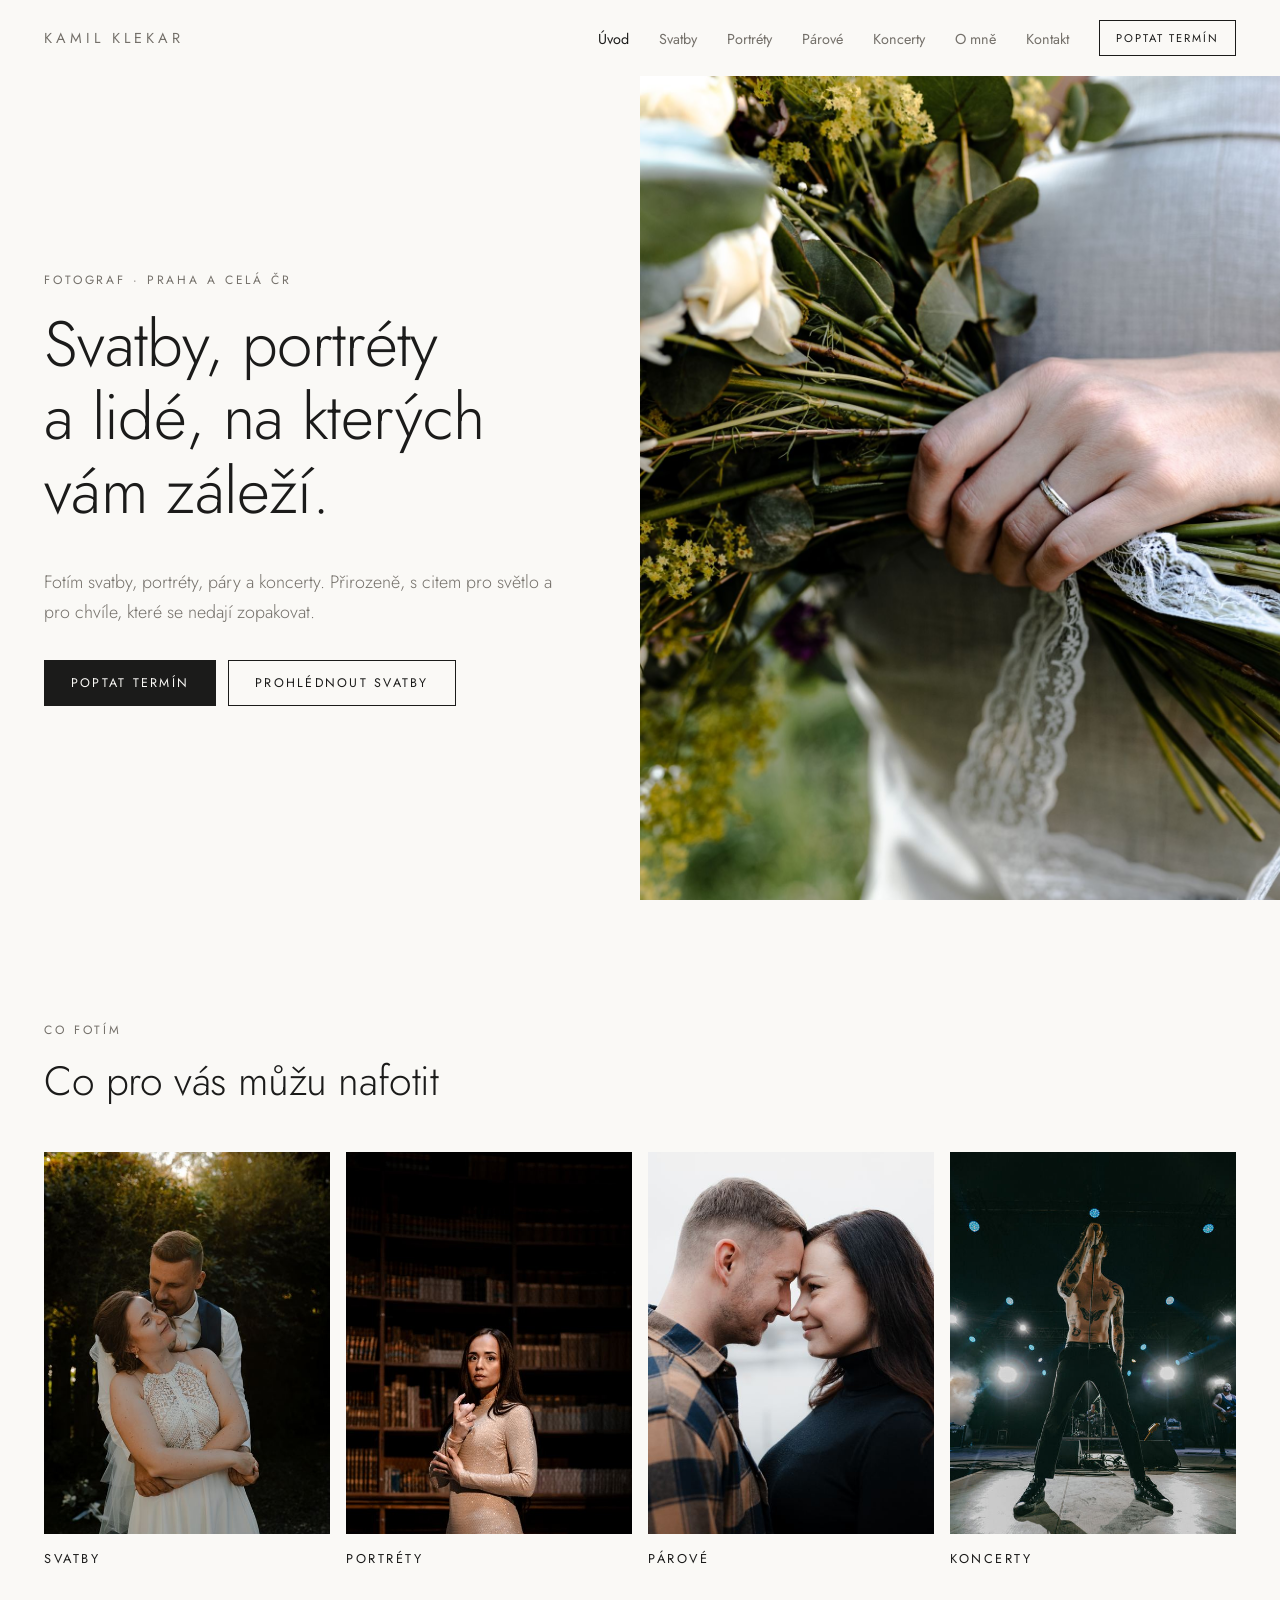
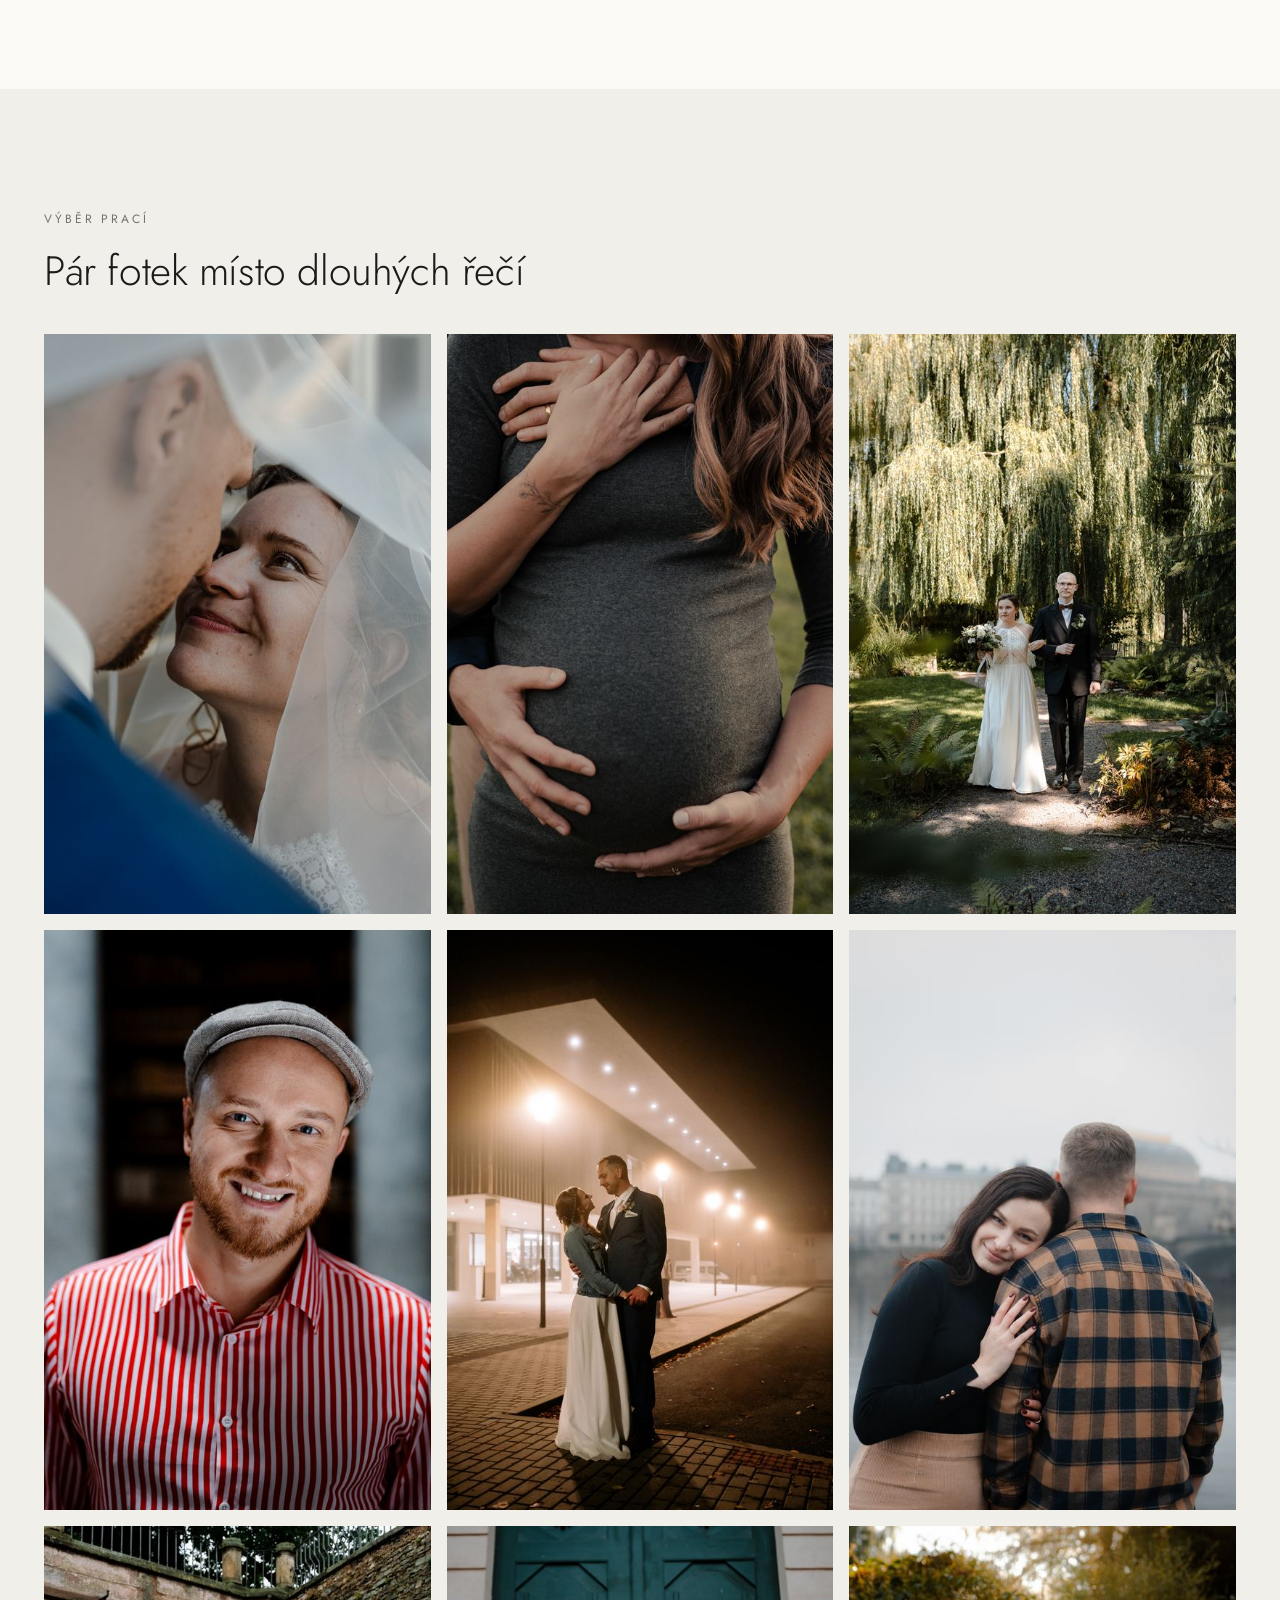
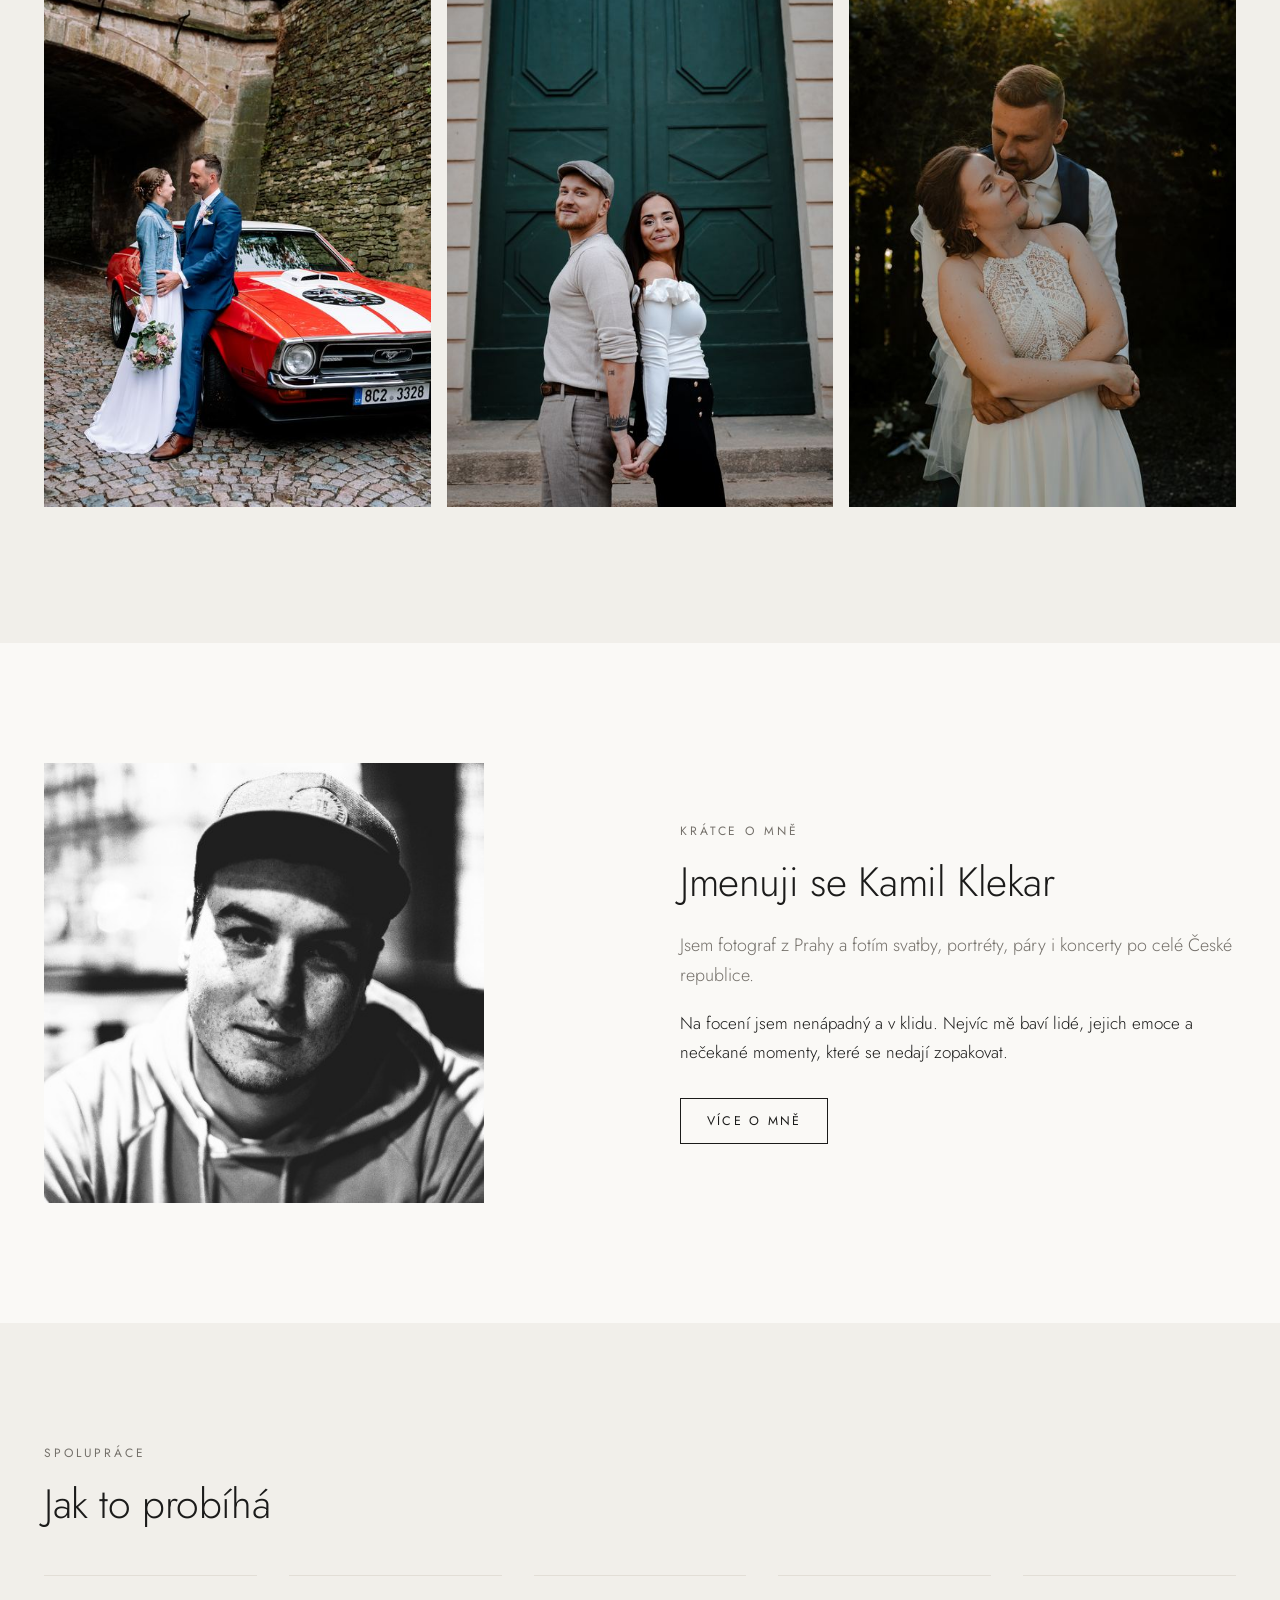
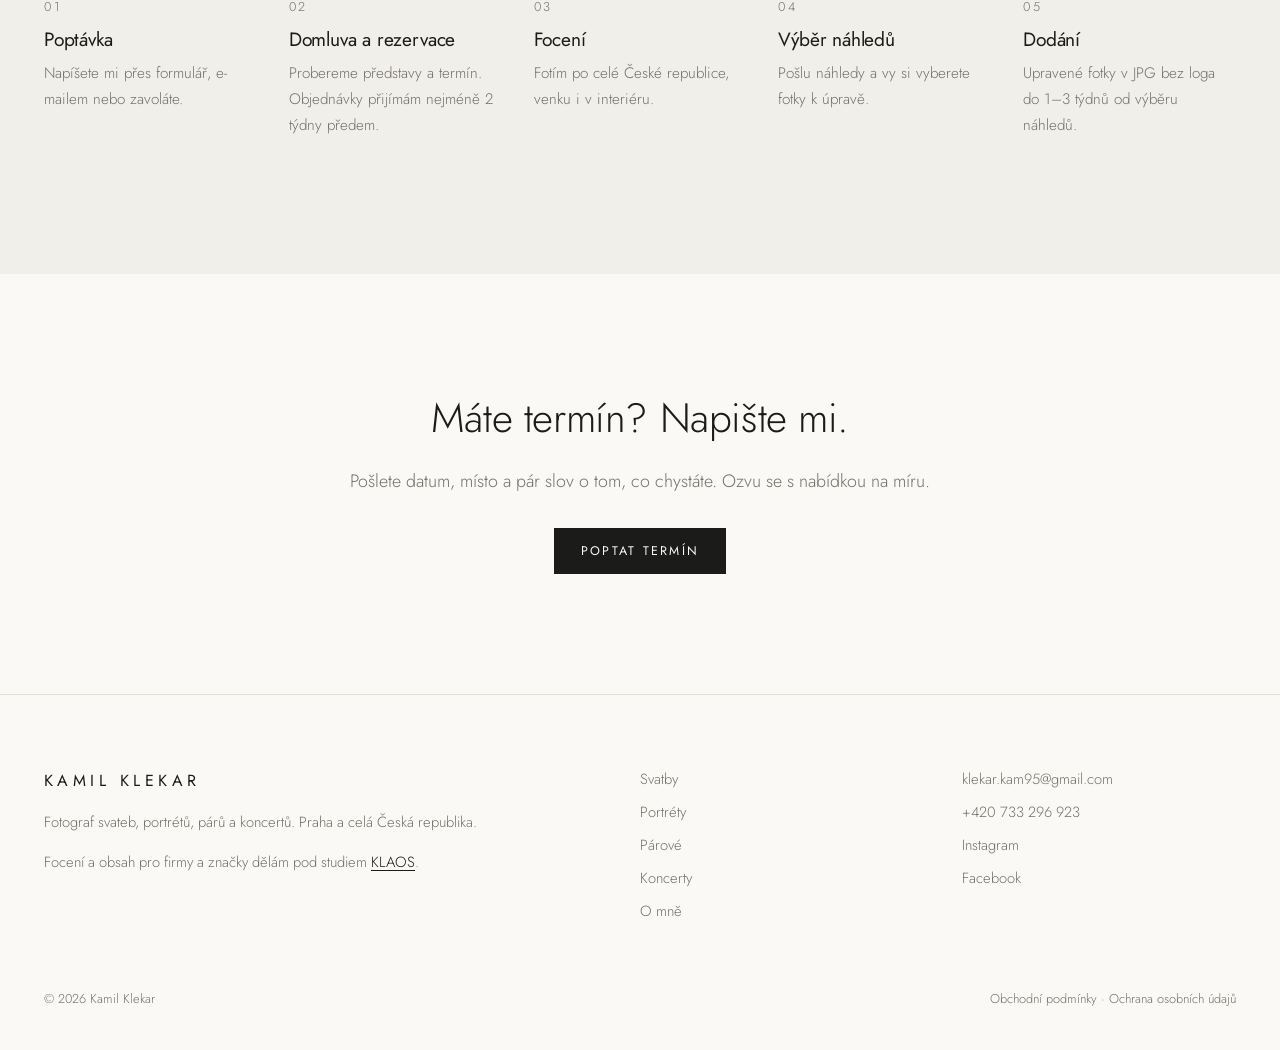
==== commit 6c9c0f75: "Obchodní podmínky, ochrana osobních údajů, vlastní hostování písma Co-Authored-By: Claude Opus 5.5 <" ====
--- a/index.html
+++ b/index.html
@@ -9,9 +9,7 @@
 <meta property="og:description" content="Kamil Klekar, fotograf svateb, portrétů, párů a koncertů z Prahy. Fotí po celé České republice. Přirozené fotky bez strojeného pózování.">
 <meta property="og:type" content="website">
 <meta property="og:image" content="img/svatby/svatby-27.jpg">
-<link rel="preconnect" href="https://fonts.googleapis.com">
-<link rel="preconnect" href="https://fonts.gstatic.com" crossorigin>
-<link href="https://fonts.googleapis.com/css2?family=Jost:wght@300;400;500&display=swap" rel="stylesheet">
+<link rel="stylesheet" href="assets/fonts.css">
 <link rel="stylesheet" href="assets/style.css">
 <link rel="preload" as="image" href="img/svatby/svatby-27.jpg">
 </head>
@@ -136,7 +134,7 @@
     </div>
     <div class="legal">
       <span>© 2026 Kamil Klekar</span>
-      <a href="obchodni-podminky.html">Obchodní podmínky</a>
+      <span><a href="obchodni-podminky.html">Obchodní podmínky</a> · <a href="ochrana-osobnich-udaju.html">Ochrana osobních údajů</a></span>
     </div>
   </div>
 </footer>
--- a/assets/fonts.css
+++ b/assets/fonts.css
@@ -0,0 +1,48 @@
+@font-face {
+  font-family: 'Jost';
+  font-style: normal;
+  font-display: swap;
+  font-weight: 300;
+  src: url(fonts/jost-latin-ext-300-normal.woff2) format('woff2');
+  unicode-range: U+0100-02AF,U+0304,U+0308,U+0329,U+1E00-1E9F,U+1EF2-1EFF,U+2020,U+20A0-20AB,U+20AD-20C0,U+2113,U+2C60-2C7F,U+A720-A7FF;
+}
+@font-face {
+  font-family: 'Jost';
+  font-style: normal;
+  font-display: swap;
+  font-weight: 300;
+  src: url(fonts/jost-latin-300-normal.woff2) format('woff2');
+  unicode-range: U+0000-00FF,U+0131,U+0152-0153,U+02BB-02BC,U+02C6,U+02DA,U+02DC,U+0304,U+0308,U+0329,U+2000-206F,U+2074,U+20AC,U+2122,U+2191,U+2193,U+2212,U+2215,U+FEFF,U+FFFD;
+}
+@font-face {
+  font-family: 'Jost';
+  font-style: normal;
+  font-display: swap;
+  font-weight: 400;
+  src: url(fonts/jost-latin-ext-400-normal.woff2) format('woff2');
+  unicode-range: U+0100-02AF,U+0304,U+0308,U+0329,U+1E00-1E9F,U+1EF2-1EFF,U+2020,U+20A0-20AB,U+20AD-20C0,U+2113,U+2C60-2C7F,U+A720-A7FF;
+}
+@font-face {
+  font-family: 'Jost';
+  font-style: normal;
+  font-display: swap;
+  font-weight: 400;
+  src: url(fonts/jost-latin-400-normal.woff2) format('woff2');
+  unicode-range: U+0000-00FF,U+0131,U+0152-0153,U+02BB-02BC,U+02C6,U+02DA,U+02DC,U+0304,U+0308,U+0329,U+2000-206F,U+2074,U+20AC,U+2122,U+2191,U+2193,U+2212,U+2215,U+FEFF,U+FFFD;
+}
+@font-face {
+  font-family: 'Jost';
+  font-style: normal;
+  font-display: swap;
+  font-weight: 500;
+  src: url(fonts/jost-latin-ext-500-normal.woff2) format('woff2');
+  unicode-range: U+0100-02AF,U+0304,U+0308,U+0329,U+1E00-1E9F,U+1EF2-1EFF,U+2020,U+20A0-20AB,U+20AD-20C0,U+2113,U+2C60-2C7F,U+A720-A7FF;
+}
+@font-face {
+  font-family: 'Jost';
+  font-style: normal;
+  font-display: swap;
+  font-weight: 500;
+  src: url(fonts/jost-latin-500-normal.woff2) format('woff2');
+  unicode-range: U+0000-00FF,U+0131,U+0152-0153,U+02BB-02BC,U+02C6,U+02DA,U+02DC,U+0304,U+0308,U+0329,U+2000-206F,U+2074,U+20AC,U+2122,U+2191,U+2193,U+2212,U+2215,U+FEFF,U+FFFD;
+}
--- a/assets/style.css
+++ b/assets/style.css
@@ -150,3 +150,9 @@
 footer .klaos a { color: var(--text); text-decoration: underline; }
 .legal { margin-top: 56px; display: flex; justify-content: space-between; flex-wrap: wrap; gap: 12px; font-size: .8rem; }
 @media (max-width: 760px) { .foot { grid-template-columns: 1fr; gap: 28px; } }
+
+/* právní texty */
+.legal-text h2 { font-size: 1.35rem; font-weight: 400; margin-top: 2.2em; }
+.legal-text p, .legal-text li { color: #3d3b38; }
+.legal-text ul.checks { margin: 0 0 1em; }
+.form-sample { border: 1px solid var(--line); padding: 24px 28px; margin-top: 16px; }
